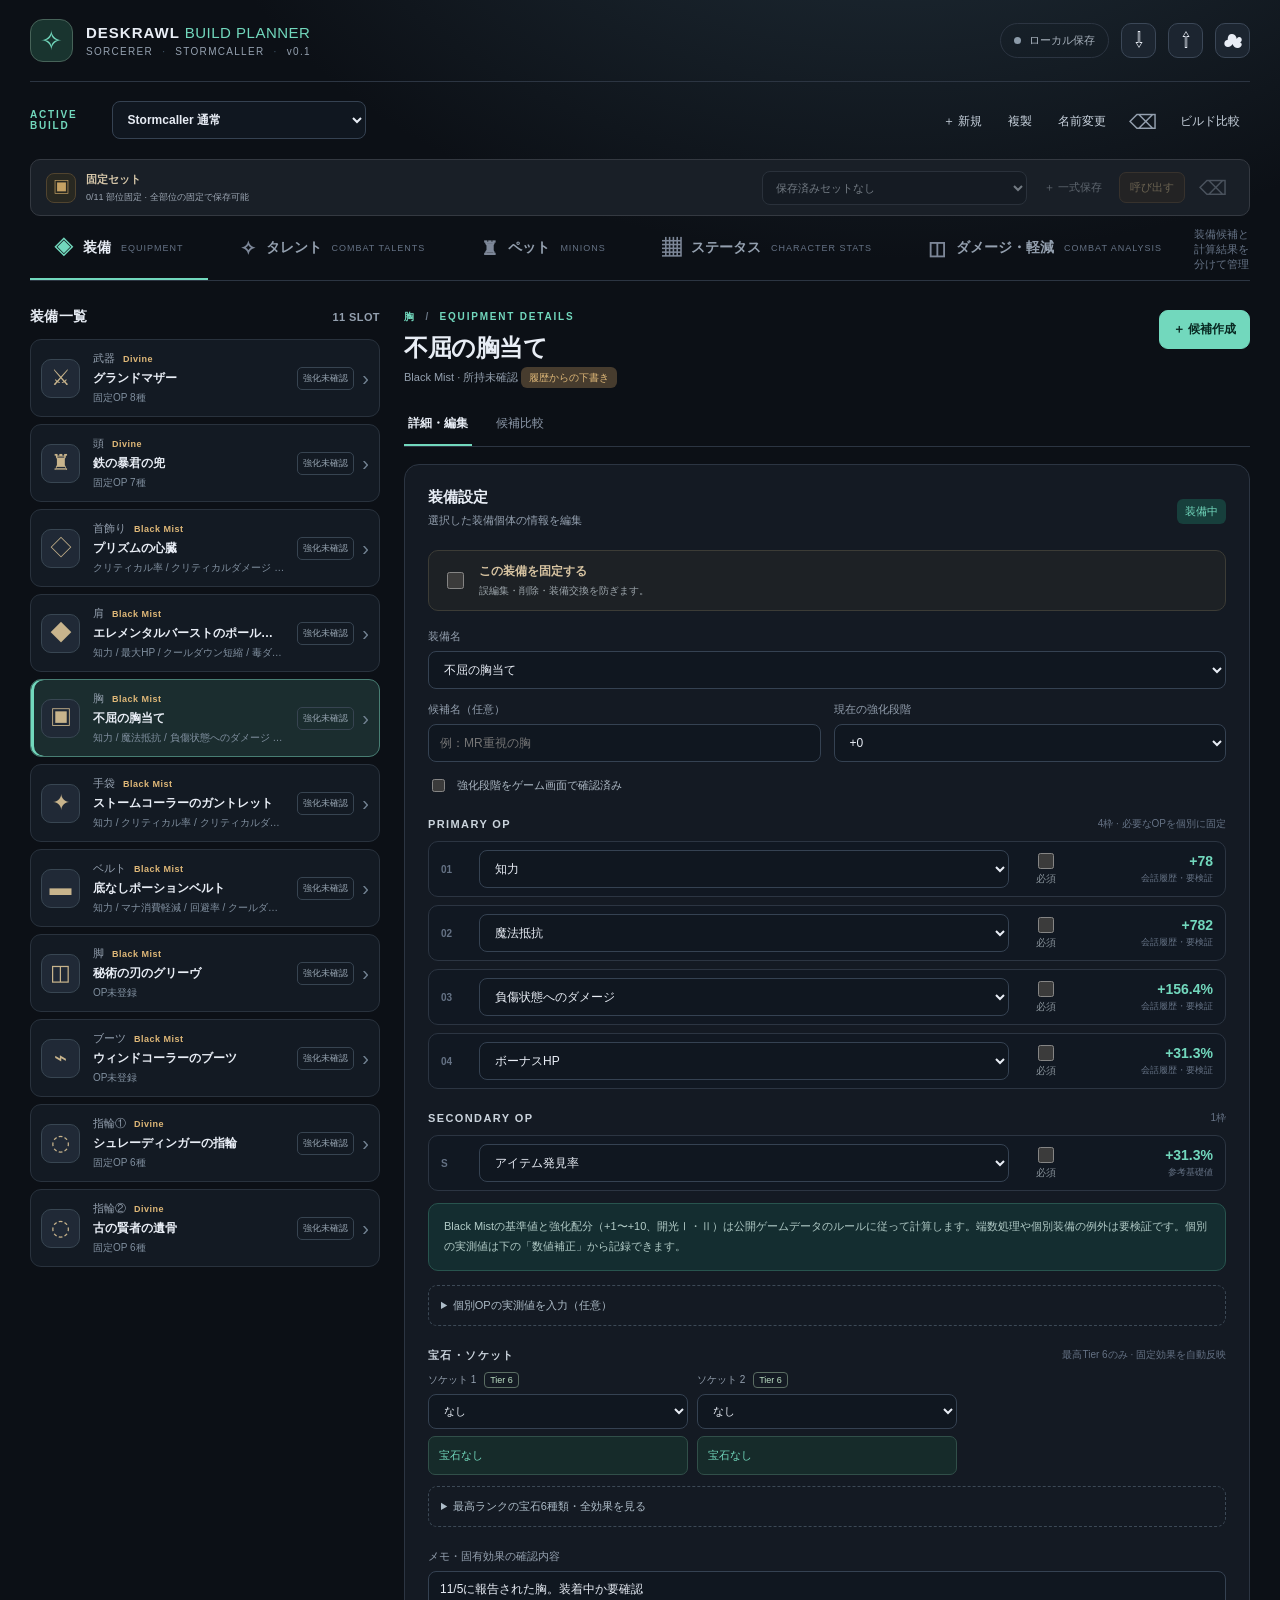
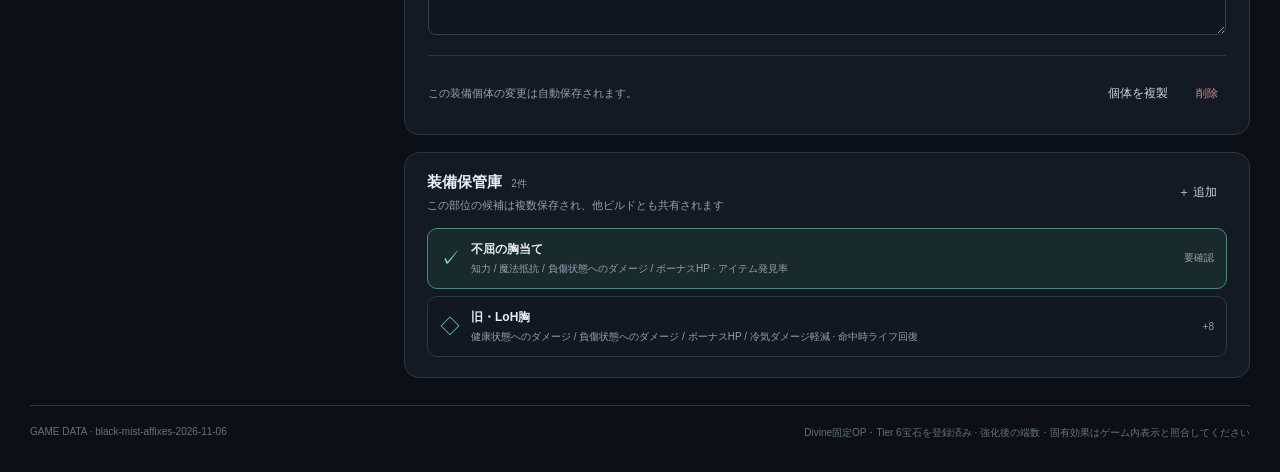
==== index.source.html @ b4130d83 "build: include Japanese display translations" ====
<!DOCTYPE html><html lang="ja"><head><meta charset="UTF-8"><meta name="viewport" content="width=device-width, initial-scale=1"><meta name="theme-color" content="#0c1016"><meta name="description" content="Deskrawl Stormcaller用の装備・ステータス・ビルド管理ツール"><title>Deskrawl Build Planner · Stormcaller</title><link rel="stylesheet" href="styles.css"></head><body><div id="app"></div><div id="toast" role="status" aria-live="polite"></div><script src="master.js"></script><script src="runes.js"></script><script src="pets.js"></script><script src="talents.js"></script><script src="calc.js"></script><script src="combat.js"></script><script src="cloud-config.js"></script><script src="pet-ui.js"></script><script src="talent-ui.js"></script><script src="combat-ui.js"></script><script src="stats-view.js"></script><script src="jp-display.js"></script><script src="app.js"></script></body></html>
---- styles.css ----
:root{color-scheme:dark;--bg:#0c1016;--panel:#141a23;--panel2:#1a222e;--line:#2c3542;--line2:#3b4757;--text:#e8edf5;--muted:#94a0af;--faint:#657285;--mint:#72d8bd;--mint-dark:#173f3c;--gold:#dfb878;--red:#f38d8d;--blue:#a4bbff;--radius:15px;font-family:Inter,-apple-system,BlinkMacSystemFont,"Segoe UI","Noto Sans JP",sans-serif;-webkit-font-smoothing:antialiased}*{box-sizing:border-box}html{min-height:100%}body{margin:0;background:radial-gradient(ellipse 75% 30% at 70% -10%,#22313c,transparent 75%),var(--bg);color:var(--text);font-size:14px}button,input,select,textarea{font:inherit}button{cursor:pointer}button:disabled{cursor:not-allowed;opacity:.45}button:focus-visible,input:focus-visible,select:focus-visible,textarea:focus-visible{outline:2px solid var(--mint);outline-offset:2px}a{color:var(--mint)}h1,h2,h3,h4,p{margin:0}h1{font-size:24px;letter-spacing:-.5px;font-weight:680}h2{font-size:15px;font-weight:680}h3{font-size:13px;font-weight:680}.small{font-size:11px}.muted{color:var(--muted)}.shell{max-width:1500px;margin:0 auto;padding:0 30px 32px}.topbar{height:82px;border-bottom:1px solid var(--line);display:flex;align-items:center;justify-content:space-between}.brand{display:flex;gap:13px;align-items:center}.brand-symbol{border:1px solid #476359;background:#19342f;color:var(--mint);font-size:27px;width:43px;height:43px;display:flex;align-items:center;justify-content:center;border-radius:13px}.brand-title{font-size:15px;font-weight:800;letter-spacing:1px}.brand-title span{color:var(--mint);letter-spacing:.5px;font-weight:500}.brand-sub{font-size:10px;letter-spacing:1.3px;color:var(--muted);margin-top:5px}.dot{color:#425769;margin:0 5px}.header-right{display:flex;align-items:center;gap:12px}.sync-status{display:inline-flex;align-items:center;gap:8px;font-size:11px;padding:9px 13px;border:1px solid var(--line);border-radius:99px;color:#a9b3be}.sync-status i{height:7px;width:7px;background:#8c9ba9;border-radius:50%}.sync-status.synced i{background:var(--mint)}.sync-status.saving i{background:var(--gold)}.sync-status.error i,.sync-status.conflict i{background:var(--red)}.icon-btn{min-width:35px;height:35px;border:1px solid var(--line2);background:#1c2530;color:var(--text);border-radius:10px;font-size:20px;display:inline-flex;align-items:center;justify-content:center}.icon-btn:hover,.text-btn:hover{background:#27323f}.icon-btn.subtle{border-color:transparent;background:none;color:var(--muted)}.profile-strip{padding:19px 0 20px;display:flex;gap:16px;align-items:flex-end;justify-content:space-between}.profile-control{display:flex;align-items:center;gap:14px}.field-legend,.eyebrow{font-size:10px;letter-spacing:1.8px;color:var(--mint);font-weight:700}.profile-select{font-weight:660;background:#1a222d;border:1px solid #3b4a57;padding:11px 37px 11px 14px;border-radius:10px;min-width:230px}.profile-buttons{display:flex;gap:6px;align-items:center;flex-wrap:wrap}.text-btn{background:transparent;border:0;border-radius:8px;padding:9px 10px;color:#c7d1dc;font-size:12px;white-space:nowrap}.mainnav{display:flex;align-items:center;gap:8px;border-bottom:1px solid var(--line);padding:0 0 0 0}.navbtn{border:0;background:none;color:var(--muted);font-weight:650;padding:17px 24px;border-bottom:2px solid transparent;display:flex;align-items:center;gap:10px}.navbtn span{font-size:19px;color:#7d8798}.navbtn small{color:var(--faint);font-size:9px;letter-spacing:1px;font-weight:500}.navbtn.active{border-bottom-color:var(--mint);color:var(--text)}.navbtn.active span{color:var(--mint)}.navhint{margin-left:auto;font-size:11px;color:var(--faint)}.workspace{padding-top:27px;min-height:60vh}.equipment-workspace{display:grid;grid-template-columns:minmax(286px,350px) minmax(0,1fr);gap:24px;align-items:start}.gear-rail{position:sticky;top:16px}.section-label{display:flex;align-items:center;justify-content:space-between;margin:0 0 13px;letter-spacing:.4px;font-weight:680}.gear-list{display:flex;flex-direction:column;gap:7px}.gear-slot{text-align:left;background:#131a23;border:1px solid #29323d;border-radius:11px;display:flex;align-items:center;gap:13px;width:100%;padding:11px 10px;color:var(--text);min-height:66px;transition:background .15s,border-color .15s}.gear-slot:hover{background:#1d2933}.gear-slot.selected{background:#1b2d2f;border-color:#487e73;box-shadow:inset 3px 0 var(--mint)}.slot-icon{height:39px;width:39px;border:1px solid #384652;background:#202936;display:flex;align-items:center;justify-content:center;border-radius:10px;color:#c8b48c;font-size:22px;flex:none}.slot-content{min-width:0;flex:1;display:flex;flex-direction:column;gap:4px}.slot-content small{color:var(--muted);font-size:11px}.slot-content small em{font-size:9px;font-weight:600;color:var(--gold);font-style:normal;margin-left:5px;letter-spacing:.5px}.slot-content strong{font-size:12px;white-space:nowrap;overflow:hidden;text-overflow:ellipsis}.slot-ops{font-size:10px;color:#8190a0;white-space:nowrap;overflow:hidden;text-overflow:ellipsis}.slot-right{display:flex;align-items:center;gap:8px}.level{font-size:9px;color:#99a7b4;border-radius:5px;border:1px solid #374451;padding:4px 5px;white-space:nowrap}.chev{color:#728292;font-size:20px}.detail-column{min-width:0;display:flex;flex-direction:column;gap:17px}.detail-top{display:flex;justify-content:space-between;align-items:flex-start;gap:12px;padding:2px 0 1px}.detail-top h1{margin:8px 0 6px}.detail-top p{font-size:11px;color:var(--muted)}.sep{color:#6a7685;margin:0 5px}.btn{background:var(--mint);border:1px solid var(--mint);border-radius:9px;padding:11px 16px;color:#092922;font-weight:750;font-size:12px;transition:filter .15s}.btn:hover{filter:brightness(1.08)}.btn.outline{background:transparent;border-color:#426a64;color:var(--mint)}.btn.wide{width:100%}.small-btn{padding:10px 13px;white-space:nowrap}.subnav{border-bottom:1px solid var(--line);display:flex;gap:20px}.subnav button{background:none;border:0;color:#8c98a9;padding:12px 4px;font-size:12px;border-bottom:2px solid transparent}.subnav button.active{border-color:var(--mint);color:var(--text);font-weight:700}.card{background:var(--panel);border:1px solid var(--line);border-radius:var(--radius);padding:23px}.card-heading{display:flex;justify-content:space-between;gap:12px;align-items:center;margin-bottom:22px}.card-heading h2 small{color:var(--muted);font-size:10px;margin-left:5px;font-weight:450}.card-heading span{font-size:11px;color:var(--muted);display:block;margin-top:6px}.tag{font-size:10px;padding:5px 8px;border-radius:6px;background:#27313b;color:#abb7c4;white-space:nowrap}.tag.green{color:var(--mint);background:var(--mint-dark)}.tag.amber{background:#473c2e;color:var(--gold)}.form-grid{display:grid;grid-template-columns:1fr 1fr;gap:13px;margin-bottom:10px}.field{display:flex;flex-direction:column;gap:7px;min-width:0;color:#b7c3d0;font-size:12px}.field>span{font-size:11px;color:var(--muted)}.field.span2{grid-column:span 2}.field input,.field select,.field textarea,.profile-select,.inline-select select,.gem-item select,.gem-item input,.affix-row select{width:100%;min-height:38px;background:#101720;border:1px solid #354252;border-radius:8px;padding:9px 11px;color:var(--text);font-size:12px}.field textarea{resize:vertical;min-height:64px}.checkbox-row{display:flex;align-items:center;gap:9px;margin:14px 0;color:#aebac6;font-size:11px}.checkbox-row input{accent-color:var(--mint)}.form-title{margin:22px 0 10px;display:flex;justify-content:space-between;align-items:center}.form-title b{font-size:11px;letter-spacing:1.4px;color:#cbd4dd}.form-title span{font-size:10px;color:var(--faint)}.affix-list{display:flex;flex-direction:column;gap:8px}.affix-row{border:1px solid var(--line);background:#111822;border-radius:10px;padding:8px 12px;display:grid;grid-template-columns:29px minmax(0,1fr) 160px;gap:9px;align-items:center}.affix-index{font-size:10px;color:var(--faint);font-weight:700}.affix-value{display:flex;align-items:flex-end;justify-content:center;flex-direction:column;gap:3px}.affix-value b{font-size:14px;color:var(--mint);font-variant-numeric:tabular-nums}.affix-value small{font-size:9px;color:var(--faint)}.notice{background:#242c37;border:1px solid #384453;border-radius:10px;padding:13px 15px;color:#b7c5d2;font-size:11px;line-height:1.8;margin-top:12px}.notice p{margin-top:4px}.notice.gentle{background:#142d30;border-color:#28544e;color:#b1cac6}.advanced{margin-top:14px;border:1px dashed #3c4956;border-radius:9px;padding:12px;color:#aebdc9;font-size:11px}.advanced summary{cursor:pointer}.override-fields{display:grid;grid-template-columns:1fr 1fr;gap:11px;margin-top:12px}.gem-row{display:grid;grid-template-columns:repeat(3,1fr);gap:9px}.gem-item{display:flex;flex-direction:column;gap:6px;font-size:10px;color:var(--muted)}.gem-item select,.gem-item input{font-size:11px;min-height:35px}.editor-bottom{display:flex;justify-content:space-between;align-items:center;gap:14px;padding-top:20px;border-top:1px solid var(--line);margin-top:20px;flex-wrap:wrap}.editor-bottom .actions{display:flex;align-items:center;gap:10px;flex-wrap:wrap}.danger-link{background:transparent;border:0;color:#d78d92;font-size:11px;padding:8px}.candidate-card{padding:20px 22px}.candidate-card .card-heading{margin-bottom:15px}.candidate-list{display:flex;flex-direction:column;gap:7px}.candidate{width:100%;text-align:left;display:flex;align-items:center;gap:11px;padding:12px;border:1px solid #2d3743;background:#111821;border-radius:10px;color:var(--text)}.candidate:hover{border-color:#48625c}.candidate.active{border-color:#4c887b;background:#192a2c}.cand-marker{color:var(--mint);font-size:20px}.candidate>span:nth-child(2){flex:1;min-width:0;display:flex;flex-direction:column;gap:4px}.candidate strong{font-size:12px}.candidate small{font-size:10px;color:var(--muted);white-space:nowrap;overflow:hidden;text-overflow:ellipsis}.candidate em{color:var(--muted);font-size:10px;font-style:normal}.comparison-controls{display:flex;align-items:center;gap:12px;flex-wrap:wrap}.segmented{display:flex;border:1px solid var(--line2);border-radius:9px;background:#0c141d;padding:3px;gap:3px}.segmented button{border:0;border-radius:6px;color:var(--muted);font-size:11px;background:none;padding:9px 13px}.segmented button.active{background:#263c3d;color:var(--mint)}.field.tiny{width:132px}.comparison-controls .field.tiny select{min-height:34px}.compare-columns{display:grid;grid-template-columns:1fr 27px 1fr;gap:8px;align-items:center;margin-top:20px}.compare-item{display:flex;flex-direction:column;gap:7px;padding:14px;border:1px solid var(--line);border-radius:10px;background:#101721;min-width:0}.compare-item small{color:var(--muted);font-size:10px}.compare-item b{font-size:12px;white-space:nowrap;overflow:hidden;text-overflow:ellipsis}.compare-item span{font-size:10px;color:var(--faint)}.compare-icon{text-align:center;color:var(--mint);font-size:20px}.table-heading{font-size:12px;margin:23px 0 10px;color:#d3e0e8}.data-table{border:1px solid var(--line);border-radius:10px;overflow:hidden}.data-row{display:flex;align-items:center;justify-content:space-between;padding:11px 14px;border-bottom:1px solid var(--line);gap:16px}.data-row:last-child{border-bottom:0}.data-row>div{display:flex;flex-direction:column;gap:4px}.data-row strong{font-size:11px}.data-row span{font-size:10px;color:var(--muted)}.data-row b{font-size:12px;white-space:nowrap;font-variant-numeric:tabular-nums}.positive{color:var(--mint)}.negative{color:var(--red)}.neutral{color:var(--muted)}.compare-card .wide{margin-top:18px}.empty{display:flex;flex-direction:column;align-items:center;text-align:center;gap:14px;padding:48px;color:var(--muted);border:1px solid var(--line);border-radius:15px;background:var(--panel)}.empty-icon{font-size:37px;color:var(--mint)}.footer{display:flex;justify-content:space-between;gap:10px;color:#647180;font-size:10px;border-top:1px solid var(--line);padding-top:20px;margin-top:27px}.stats-workspace{display:grid;grid-template-columns:minmax(0,1fr) minmax(285px,350px);gap:23px;align-items:start}.stats-main{min-width:0}.page-heading{margin:8px 0 20px}.page-heading h1{margin:8px 0 6px}.page-heading p{color:var(--muted);font-size:12px}.quickbar{border:1px solid var(--line);background:var(--panel);border-radius:11px;padding:12px 15px;display:flex;align-items:center;gap:16px;flex-wrap:wrap;margin-bottom:27px}.toggle{display:flex;align-items:center;gap:11px;cursor:pointer;color:#c9d2de;font-size:12px}.toggle input{position:absolute;opacity:0}.toggle-track{display:block;width:36px;height:20px;background:#384456;border-radius:99px;position:relative}.toggle-track:before{content:'';position:absolute;top:3px;left:3px;width:14px;height:14px;background:#8e9cac;border-radius:50%;transition:transform .15s}.toggle input:checked+.toggle-track{background:#327b6c}.toggle input:checked+.toggle-track:before{background:#d4f5e8;transform:translateX(16px)}.toggle strong{color:var(--mint);margin-left:5px}.inline-select{display:flex;align-items:center;gap:8px;color:var(--muted);font-size:11px;margin-left:auto}.inline-select select{width:154px;min-height:34px}.stat-tiles{display:grid;grid-template-columns:repeat(3,1fr);gap:11px}.stat-tile{min-width:0;text-align:left;display:flex;flex-direction:column;gap:10px;background:var(--panel);border:1px solid var(--line);border-radius:12px;padding:19px;color:var(--text)}.stat-tile.chosen,.stat-tile:hover{border-color:#41796f;background:#19282b}.stat-label{font-size:12px;color:#aab7c7}.stat-tile strong{font-size:26px;font-variant-numeric:tabular-nums;letter-spacing:-1px}.stat-hint{font-size:10px;color:var(--muted);min-height:16px}.progress{height:4px;background:#26333a;border-radius:100px;overflow:hidden}.progress i{display:block;background:var(--mint);height:100%;border-radius:100px}.inline-link{border:0;background:transparent;color:var(--mint);padding:0;text-decoration:underline;font-size:11px}.extra-space{margin-top:30px}.stat-group{margin-bottom:19px}.stat-group h3{font-size:11px;color:var(--muted);margin-bottom:9px;letter-spacing:.7px}.stat-rows{display:grid;grid-template-columns:1fr 1fr;gap:6px}.stat-row{border:1px solid var(--line);background:#151c25;border-radius:8px;padding:11px 12px;display:flex;align-items:center;gap:12px;min-width:0;text-align:left;color:var(--text)}.stat-row.chosen,.stat-row:hover{background:#1b2d30;border-color:#3c615a}.stat-row>span:first-child{font-size:11px;color:var(--muted);flex:1}.stat-row b{font-size:12px;font-weight:650}.stat-arrow{color:#697987}.stats-side{position:sticky;top:18px}.side-panel{border:1px solid var(--line);background:var(--panel);border-radius:14px;padding:21px}.side-title{display:flex;justify-content:space-between;align-items:center;gap:8px;margin-bottom:19px}.side-title small{font-size:9px;letter-spacing:1.5px;color:var(--mint)}.side-title h2{font-size:17px;margin-top:7px}.side-total{padding:17px;border-radius:10px;background:#18322f;border:1px solid #2d5f55;display:flex;gap:8px;flex-direction:column;margin-bottom:21px}.side-total span{font-size:11px;color:#a2c6ba}.side-total strong{font-size:29px;color:#c1f2dc;font-variant-numeric:tabular-nums}.side-total small{color:#8daea6;font-size:10px}.side-panel h3{margin-bottom:10px}.break-row{display:flex;align-items:center;justify-content:space-between;gap:8px;padding:11px 0;border-bottom:1px solid var(--line)}.break-row>div{display:flex;flex-direction:column;gap:5px}.break-row span{font-size:11px}.break-row small{font-size:10px;color:var(--faint)}.break-row strong{font-size:12px;color:var(--mint)}.mitigation{margin:17px 0;padding:14px;display:flex;flex-direction:column;gap:8px;border:1px solid var(--line);border-radius:10px}.mitigation span{font-size:11px}.mitigation strong{font-size:22px}.mitigation small{font-size:10px;color:var(--faint);line-height:1.6}.side-panel>.wide{margin-top:18px}.side-note{margin-top:18px;font-size:10px;color:var(--faint);line-height:1.8}.settings-panel .field{margin-bottom:15px}.helper{font-size:11px;color:var(--muted);line-height:1.8;margin:10px 0 18px}.setting-form{max-height:65vh;overflow:auto;padding-right:3px}.snapshot{margin-top:25px}.snapshot-row{border-top:1px solid var(--line);padding:13px 0;display:flex;flex-direction:column;gap:5px}.snapshot-row strong{font-size:11px}.snapshot-row span,.snapshot-row small{font-size:10px;color:var(--muted);line-height:1.6}.modal-backdrop{position:fixed;inset:0;background:rgba(5,9,14,.8);backdrop-filter:blur(6px);z-index:100;display:flex;justify-content:center;align-items:center;padding:20px}.modal-panel{background:#17212c;border:1px solid #445263;box-shadow:0 35px 100px #000b;border-radius:16px;padding:25px;max-height:min(85vh,900px);overflow:auto;width:min(650px,100%)}.modal-title{display:flex;align-items:center;justify-content:space-between;margin-bottom:19px}.modal-title h2{font-size:19px}.modal-panel .field{margin-bottom:14px}.modal-actions{display:flex;gap:10px;justify-content:flex-end;flex-wrap:wrap;margin-top:18px}.measure-grid{display:grid;grid-template-columns:repeat(2,1fr);gap:0 12px}#toast{pointer-events:none;position:fixed;bottom:24px;left:50%;transform:translate(-50%,15px);z-index:200;background:#d5f4e5;color:#13342d;font-size:12px;font-weight:680;border-radius:10px;padding:12px 20px;box-shadow:0 12px 35px #0007;opacity:0;transition:opacity .2s,transform .2s;max-width:90vw}#toast.show{opacity:1;transform:translate(-50%,0)}
@media(max-width:1050px){.shell{padding:0 17px 27px}.equipment-workspace{grid-template-columns:280px minmax(0,1fr);gap:16px}.stats-workspace{grid-template-columns:minmax(0,1fr) 290px;gap:15px}.affix-row{grid-template-columns:25px minmax(0,1fr) 115px}.gem-row{grid-template-columns:1fr 1fr}.stat-tile{padding:14px}.stat-tile strong{font-size:22px}.profile-control{gap:9px}.profile-buttons .text-btn{padding:7px}}
@media(max-width:760px){.topbar{height:71px}.brand-title{font-size:12px}.brand-sub{font-size:8px}.brand-symbol{width:34px;height:34px;font-size:22px}.header-right{gap:5px}.sync-status{font-size:0;padding:9px 10px}.sync-status i{width:8px;height:8px}.profile-strip{align-items:stretch;flex-direction:column;padding:15px 0}.profile-control{justify-content:space-between}.profile-select{flex:1;min-width:0}.profile-buttons{justify-content:space-between}.navbtn{padding:13px 10px;font-size:12px}.navbtn small,.navhint{display:none}.workspace{padding-top:18px}.equipment-workspace{display:flex;flex-direction:column}.gear-rail{width:100%;position:static}.gear-list{display:grid;grid-template-columns:1fr 1fr;gap:7px}.gear-slot{min-height:72px;padding:9px;gap:8px}.slot-icon{width:30px;height:30px;font-size:17px}.slot-content strong{font-size:10px}.slot-content small,.slot-ops{font-size:9px}.slot-right{display:none}.detail-column{width:100%}.detail-top h1{font-size:20px}.card{padding:15px}.stats-workspace{display:flex;flex-direction:column}.stats-main{width:100%}.stats-side{position:static;width:100%}.stat-tiles{grid-template-columns:repeat(2,1fr)}.stat-rows{grid-template-columns:1fr 1fr}.quickbar{gap:10px}.inline-select{margin-left:0}.inline-select select{width:130px}.footer{flex-direction:column}.advanced .override-fields{grid-template-columns:1fr}}
@media(max-width:460px){.gear-list{grid-template-columns:1fr 1fr}.gear-slot{min-height:70px}.slot-icon{display:none}.profile-buttons{gap:2px}.profile-buttons .text-btn{font-size:10px;padding:8px 5px}.form-grid{grid-template-columns:1fr}.field.span2{grid-column:auto}.affix-row{grid-template-columns:20px minmax(0,1fr) 84px;gap:5px;padding:8px}.affix-value b{font-size:12px}.affix-value small{font-size:8px}.gem-row{grid-template-columns:1fr 1fr}.card-heading{align-items:flex-start}.detail-top{flex-wrap:wrap}.stat-tiles{gap:7px}.stat-tile{padding:12px}.stat-tile strong{font-size:20px}.stat-row{padding:9px}.stat-row>span:first-child{font-size:10px}.compare-item{padding:9px}.compare-item b{font-size:11px}.modal-panel{padding:17px}.measure-grid{gap:0 8px}}
.divine-row .divine-label{font-weight:570;align-self:center;font-size:13px;min-width:0}.divine-powers{margin-top:10px}.divine-row .affix-index{color:var(--gold)}
/* Tier 6 gem controls */
.gem-item{min-width:0;gap:7px}
.gem-item>select{width:100%;min-width:0}
.gem-tier{border:1px solid #5b6d63;color:#bde0c4;border-radius:4px;padding:2px 5px;font-size:9px;margin-left:5px}
.gem-effect{min-height:39px;display:flex;align-items:center;justify-content:space-between;gap:8px;border-radius:7px;border:1px solid #314f49;background:#162b2a;color:var(--mint);padding:9px 10px;font-size:11px}
.gem-effect strong{font-size:13px;font-variant-numeric:tabular-nums;white-space:nowrap}
.gem-effect span{color:#adc6bf;text-align:right;font-size:11px}
.gem-warning{color:var(--red);background:#342323;border-color:#714747}
.gem-legacy{font-size:10px;line-height:1.5;color:var(--gold)}
.gem-reference{margin:11px 0 22px}
.gem-reference .small{margin-top:10px}
.gem-table-scroll{overflow:auto;margin-top:12px}
.gem-table{width:100%;border-collapse:collapse;font-size:11px;min-width:490px}
.gem-table th,.gem-table td{border-bottom:1px solid var(--line);padding:10px 7px;text-align:left;vertical-align:middle}
.gem-table thead th{color:var(--muted);font-size:10px}
.gem-table tbody th{white-space:nowrap;color:var(--text)}
.gem-table td{color:#bac8d6}
@media(max-width:760px){.gem-table{min-width:530px}}

/* Equipment-level edit lock: restrained amber focus only on the equipment icon. */
.gear-slot.is-locked .slot-icon{color:#ddc184;border-color:rgba(204,165,82,.56);background:linear-gradient(145deg,#352e24,#262c31);box-shadow:0 0 11px rgba(218,171,83,.13),inset 0 0 0 1px rgba(233,183,86,.08);text-shadow:0 0 8px rgba(239,198,107,.27)}
.lock-indicator{font-size:9px;color:#c6a66b;border:1px solid #695638;border-radius:5px;padding:3px 5px;white-space:nowrap}
.equipment-lock-toggle{display:flex;align-items:center;gap:12px;padding:12px 14px;margin:6px 0 18px;background:rgba(172,140,79,.055);border:1px solid #3c3c36;border-radius:10px;cursor:pointer}
.equipment-lock-toggle:has(input:checked){border-color:#76603b;background:rgba(169,131,63,.085)}
.equipment-lock-toggle input{accent-color:#c59c4e;width:17px;height:17px;flex:none;cursor:pointer}
.equipment-lock-toggle>span{display:flex;flex-direction:column;gap:4px}
.equipment-lock-toggle strong{font-size:12px;color:#d6c3a1}
.equipment-lock-toggle small{font-size:10px;color:#9ca5ab;line-height:1.4}
.equipment-fields{border:0;padding:0;margin:0;min-width:0}
.equipment-fields:disabled .field input,.equipment-fields:disabled .field select,.equipment-fields:disabled .field textarea,.equipment-fields:disabled .affix-row select,.equipment-fields:disabled .gem-item select{opacity:.59;cursor:not-allowed}
.equipment-fields:disabled .checkbox-row{opacity:.59}
.editor button:disabled,.compare-card button:disabled{opacity:.44;cursor:not-allowed;filter:none}
.locked-candidate{color:#c5a365}.candidate-lock-label{font-size:9px;font-weight:500;color:#c5a365;margin-left:7px}

/* Fully locked equipment set snapshots: unobtrusive library beneath active build. */
.saved-set-strip{display:flex;align-items:center;gap:16px;justify-content:space-between;margin:0 0 2px;padding:10px 15px;background:#191f27;border:1px solid #343941;border-radius:10px}
.saved-set-label{display:flex;align-items:center;gap:10px;min-width:140px}
.saved-set-symbol{font-size:17px;color:#c6a264;background:#282821;width:30px;height:30px;border:1px solid #51442f;border-radius:8px;display:flex;align-items:center;justify-content:center}
.saved-set-label>div{display:flex;flex-direction:column;gap:4px}.saved-set-label b{font-size:11px;color:#d5c6a9}.saved-set-label small{font-size:9px;color:#9ca6b3;white-space:nowrap}
.saved-set-controls{display:flex;align-items:center;gap:7px;min-width:0}
.saved-set-controls select{min-height:34px;width:min(265px,31vw);min-width:120px;background:#111820;border:1px solid #3d4752;border-radius:8px;color:#d8e2eb;padding:6px 9px;font-size:11px}
.saved-set-controls select:disabled{opacity:.47}.saved-set-controls .text-btn{white-space:nowrap;padding:7px 10px;font-size:11px}
.saved-set-controls button:disabled{opacity:.4;cursor:not-allowed}
.saved-set-load{color:#e4c78f!important;border:1px solid #655037!important;background:#332a21!important;border-radius:7px}
.saved-set-delete{min-width:33px}
@media(max-width:760px){.saved-set-strip{flex-direction:column;align-items:stretch;gap:10px}.saved-set-label{min-width:0}.saved-set-controls{width:100%;flex-wrap:wrap}.saved-set-controls select{flex:1;width:160px}.saved-set-controls .text-btn{padding:8px 10px}}
@media(max-width:460px){.saved-set-controls select{width:100%;flex-basis:100%;min-width:0}.saved-set-controls .text-btn{flex:1}.saved-set-label small{white-space:normal}}

/* Per-OP required markers: gold chips distinguish essential affixes from full gear locks. */
.affix-row.affix-lockable{grid-template-columns:29px minmax(0,1fr) 56px 130px}
.affix-row.op-is-locked{border-color:rgba(196,158,85,.55);background:#201e1d}
.affix-row.op-is-locked .affix-index{color:#d5ad64}
.affix-row.op-is-locked select:disabled{opacity:.78;color:#dfc69d;border-color:#69573b;cursor:not-allowed}
.op-lock-toggle{display:flex;justify-content:center;align-items:center;flex-direction:column;gap:3px;cursor:pointer;font-size:10px;color:#89939b;user-select:none}
.op-lock-toggle input{accent-color:#c6a061;width:16px;height:16px;margin:0;cursor:pointer}
.op-lock-toggle:has(input:checked){color:#dbb97d;font-weight:700}
.op-lock-toggle:has(input:disabled){opacity:.38;cursor:not-allowed}
.slot-required{font-size:9px!important;color:#c8a96e!important;font-weight:650}
.candidate-required-label{font-size:9px;color:#d0ac75;font-weight:600;margin-left:5px}
@media(max-width:1050px){.affix-row.affix-lockable{grid-template-columns:24px minmax(0,1fr) 52px 104px}}
@media(max-width:460px){.affix-row.affix-lockable{grid-template-columns:18px minmax(0,1fr) 44px 72px;gap:5px;padding:8px 6px}.affix-row.affix-lockable select{padding:6px 3px;font-size:10px}.affix-row.affix-lockable .affix-value small{display:none}.op-lock-toggle{font-size:9px}}

/* Paragon: compact four-category point allocation without obscuring totals. */
.paragon-heading{margin:19px 0 10px;border-top:1px solid var(--line);padding-top:15px}
.paragon-group{display:grid;grid-template-columns:1fr;gap:7px}
.settings-panel .paragon-entry{margin:0;padding:9px 10px;border:1px solid var(--line);border-radius:9px;background:#111922;display:grid;grid-template-columns:minmax(0,1fr) 76px;gap:6px 9px;align-items:center}
.paragon-entry>span{font-size:11px;color:#ccd6e0}
.paragon-limit{display:block;font-size:9px;color:var(--faint);margin-top:4px}
.paragon-entry input{width:76px;min-height:35px;text-align:center;padding:5px 8px;font-variant-numeric:tabular-nums}
.paragon-effect{grid-column:1 / -1;font-size:10px;color:var(--mint);font-variant-numeric:tabular-nums}

/* Deskrawl minion builder */
.pet-layout{display:grid;grid-template-columns:minmax(0,1fr) minmax(270px,350px);gap:23px;align-items:start}
.pet-main{min-width:0;display:grid;gap:16px}
.pet-card .field{margin:12px 0}
.pet-subhead{color:#becbd6;font-size:12px;margin:19px 0 10px}
.pet-level{max-width:210px}
.pet-passive-list{display:grid;gap:8px}
.pet-passive{background:#111a24;border:1px solid #354151;border-radius:10px;padding:12px;display:grid;grid-template-columns:minmax(0,1fr) 88px 84px;gap:10px;align-items:center}
.pet-passive div{min-width:0}
.pet-passive strong{display:block;font-size:12px}
.pet-passive small{display:block;color:#93a8b9;font-size:10px;margin-top:5px}
.pet-passive select{min-width:0;background:#101720;border:1px solid #354252;color:#e8edf5;border-radius:7px;padding:8px}
.pet-valid{color:#75d7bf;font-size:10px}
.pet-invalid{color:#e1ad74;font-size:10px}
.pet-action{padding:12px 14px;background:#111b25;border:1px solid #33414e;border-radius:9px;margin-bottom:7px}
.pet-action b{font-size:12px}
.pet-action small{display:block;color:#9baabb;font-size:11px;line-height:1.7;margin-top:4px}
.pet-gear-rows{display:flex;flex-direction:column;gap:10px;margin-top:14px}
.pet-gear-row{display:grid;grid-template-columns:minmax(0,1.4fr) minmax(0,1fr) 80px;align-items:end;gap:10px;border:1px solid #354151;background:#111a24;border-radius:9px;padding:12px}
.pet-gear-row .field{margin:0}
.pet-gear-value{color:#75d7bf;font-size:11px;text-align:right;padding-bottom:11px}
.pet-side{position:sticky;top:18px}
.pet-side .data-row{padding:13px 2px}
.pet-side .data-row span{white-space:normal;line-height:1.5}
@media(max-width:1000px){.pet-layout{grid-template-columns:1fr}.pet-side{position:static}}
@media(max-width:540px){.pet-passive{grid-template-columns:minmax(0,1fr) 80px}.pet-passive>span{grid-column:1 / -1}.pet-gear-row{grid-template-columns:1fr 1fr}.pet-gear-value{grid-column:1 / -1;text-align:left;padding:0}}


/* Combat: separate multiplier groups from additive conditional components. */
.combat-workspace{display:flex;flex-direction:column;gap:23px}
.combat-disclaimer{margin-top:0;line-height:1.8}
.combat-section{display:flex;flex-direction:column;gap:14px}
.combat-section>.section-label{margin:11px 0 0;font-size:13px}
.combat-input-card{border:1px solid var(--line);background:var(--panel);border-radius:13px;padding:20px}
.combat-input-card h3{font-size:13px;margin-bottom:15px}
.combat-fields{display:grid;grid-template-columns:repeat(3,minmax(0,1fr));gap:12px 15px}
.combat-fields .field{min-width:0}
.combat-fields .field>small{font-size:10px;color:var(--faint);line-height:1.5}
.combat-form-title{font-size:11px;font-weight:700;color:#b6c7d4;margin:18px 0 9px}
.combat-checks{display:flex;flex-wrap:wrap;gap:8px}
.combat-check{display:inline-flex;align-items:center;gap:7px;cursor:pointer;border:1px solid var(--line2);background:#101923;color:#c7d2de;padding:9px 11px;border-radius:9px;font-size:11px}
.combat-check input{accent-color:var(--mint)}
.combat-advanced{margin-top:17px;border-top:1px solid var(--line);padding-top:13px}
.combat-advanced summary{cursor:pointer;color:var(--muted);font-size:11px}
.combat-advanced>.combat-fields{margin-top:15px}
.combat-metrics{display:grid;grid-template-columns:repeat(4,minmax(0,1fr));gap:10px}
.combat-metric{padding:17px 18px;border-radius:11px;background:var(--panel);border:1px solid var(--line);display:flex;flex-direction:column;gap:7px;min-width:0}
.combat-metric small{font-size:10px;color:var(--muted)}
.combat-metric strong{font-size:24px;font-weight:750;color:#e6f5ed;letter-spacing:-.6px;overflow-wrap:anywhere;font-variant-numeric:tabular-nums}
.combat-metric span{font-size:10px;color:var(--faint);line-height:1.5}
.combat-columns{display:grid;grid-template-columns:1fr 1fr;gap:15px;align-items:start}
.combat-card{min-width:0}
.combat-card .card-heading{margin-bottom:16px}
.combat-card .card-heading span{line-height:1.6}
.combat-layer-list{display:flex;flex-direction:column;gap:9px}
.combat-layer{padding:12px 14px;background:#111923;border:1px solid var(--line);border-radius:9px}
.combat-layer-top,.combat-layer-sub{display:flex;justify-content:space-between;align-items:center;gap:12px}
.combat-layer-top strong{font-size:12px}
.combat-layer-values{display:flex;align-items:baseline;gap:10px;flex-wrap:wrap;justify-content:flex-end}
.combat-layer-values b{font-size:17px;color:var(--mint);font-variant-numeric:tabular-nums}
.combat-layer-values em{font-style:normal;color:var(--muted);font-size:11px;font-variant-numeric:tabular-nums}
.combat-bar{height:5px;background:#25313c;border-radius:10px;overflow:hidden;margin-top:10px}
.combat-bar i{display:block;height:100%;background:var(--mint);border-radius:10px}
.combat-layer-sub{margin-top:8px;color:var(--faint);font-size:10px}
.combat-layer-sub b{font-size:11px;color:#b6d7d0}
.combat-layer-details{margin-top:9px;border-top:1px dashed var(--line);padding-top:8px;color:var(--muted)}
.combat-layer-details summary{cursor:pointer;font-size:10px}
.combat-source{display:flex;justify-content:space-between;gap:10px;font-size:10px;padding:8px 0;border-bottom:1px solid #25323c}
.combat-source b{color:#b4dcd3;white-space:nowrap}
.combat-inline-formula{border:1px solid #326057;background:#142b2d;border-radius:9px;padding:12px;font-size:12px;font-weight:650;color:#c4e7dc}
.combat-conditions{margin-top:14px}
.combat-condition{display:flex;justify-content:space-between;gap:12px;padding:11px 2px;border-bottom:1px solid var(--line);font-size:11px}
.combat-condition.on b{color:var(--mint)}
.combat-condition.off{color:var(--faint)}
.combat-detail-line{display:flex;align-items:center;justify-content:space-between;gap:10px;padding:11px 0;border-bottom:1px solid var(--line);font-size:11px;color:var(--muted)}
.combat-detail-line b{color:var(--text);font-variant-numeric:tabular-nums;text-align:right}
.combat-trace{margin-top:14px;border-top:1px solid var(--line);padding-top:11px}
.combat-trace summary{cursor:pointer;font-size:11px;color:var(--mint)}
.combat-trace p{font-size:10px;line-height:1.8;color:var(--muted);margin:13px 0}
.combat-trace-list>div{display:grid;grid-template-columns:minmax(0,1.4fr) minmax(65px,.6fr) minmax(70px,.5fr);gap:9px;padding:9px 0;border-bottom:1px solid var(--line);font-size:10px}
.combat-trace-list small{color:var(--muted)}
.combat-trace-list b{text-align:right;font-variant-numeric:tabular-nums}
.combat-defense-grid{display:grid;grid-template-columns:repeat(3,minmax(0,1fr));gap:9px}
.combat-defense-cell{text-align:left;background:#101923;border:1px solid var(--line);border-radius:10px;padding:14px;color:var(--text);display:flex;flex-direction:column;gap:5px}
.combat-defense-cell:hover{border-color:#4a6b62}
.combat-defense-cell.selected{background:#1a302e;border-color:#509a83}
.combat-defense-cell>span{color:var(--muted);font-size:11px}
.combat-defense-cell>strong{font-size:22px;font-variant-numeric:tabular-nums}
.combat-defense-cell>small{color:var(--faint);font-size:10px}
.combat-defense-cell .combat-bar{width:100%;margin-top:4px}
.combat-d-table{display:flex;flex-direction:column;gap:0}
.combat-d-line{display:flex;justify-content:space-between;gap:12px;padding:13px 0;border-bottom:1px solid var(--line)}
.combat-d-line>div:first-child,.combat-d-line-right{display:flex;flex-direction:column;gap:5px}
.combat-d-line strong{font-size:12px}
.combat-d-line small,.combat-d-line-right span{color:var(--faint);font-size:10px}
.combat-d-line-right{text-align:right}
.combat-d-line-right b{font-size:16px;color:var(--mint);font-variant-numeric:tabular-nums}
.combat-formula{padding:14px 16px;border-radius:9px;border:1px solid var(--line);background:#101923}
.combat-formula p{font-size:12px;line-height:1.9;color:#c7d4df;margin-bottom:12px}
.combat-formula p:last-child{margin-bottom:0}
.combat-sources{display:flex;gap:20px;flex-wrap:wrap;padding:0 0 10px;font-size:11px}
@media(max-width:950px){.combat-columns{grid-template-columns:1fr}.combat-metrics{grid-template-columns:repeat(2,minmax(0,1fr))}}
@media(max-width:650px){.combat-fields{grid-template-columns:repeat(2,minmax(0,1fr))}.combat-defense-grid{grid-template-columns:repeat(2,minmax(0,1fr))}.combat-input-card{padding:15px}.combat-metric{padding:13px}.combat-metric strong{font-size:20px}.combat-card{padding:17px}.mainnav .navbtn{padding-left:9px;padding-right:9px;font-size:11px}.mainnav .navbtn small{display:none}}
@media(max-width:430px){.combat-fields{grid-template-columns:1fr}.combat-metric strong{font-size:18px}.combat-check{padding:7px 8px}}


/* Sorcerer 70pt talent board. The tree deliberately scrolls rather than shrinking
   the nodes below a usable touch target on narrow/mobile displays. */
.talent-workspace{display:flex;flex-direction:column;gap:18px}
.talent-top{display:flex;align-items:flex-end;justify-content:space-between;gap:16px}
.talent-top h1{margin:8px 0 6px}
.talent-top p{font-size:11px;color:var(--muted);line-height:1.7;max-width:680px}
.talent-points-card{flex:0 0 220px;padding:14px 17px;border:1px solid #4d665c;background:linear-gradient(130deg,#1b3333,#132228);border-radius:12px;display:flex;flex-direction:column;gap:4px}
.talent-points-card small{color:#a0c6b6;font-size:10px}
.talent-points-card>strong{font-size:29px;letter-spacing:-.8px;font-variant-numeric:tabular-nums;color:#e0f9ec}
.talent-points-card>strong span{font-size:14px;color:#8ea69d}
.talent-points-card>span{color:#8ea69d;font-size:10px}
.talent-point-track{height:6px;background:#314a46;border-radius:99px;overflow:hidden;margin:5px 0}
.talent-point-track i{display:block;height:100%;background:linear-gradient(90deg,#72d8bd,#c5f8d9);border-radius:99px}
.talent-toolbar{background:#121a24;border:1px solid var(--line);padding:13px 15px;border-radius:10px;display:flex;align-items:center;justify-content:space-between;gap:12px}
.talent-toolbar>div{display:flex;flex-wrap:wrap;gap:8px;align-items:center}
.talent-toolbar b{font-size:11px;color:#cbd9dd}
.talent-toolbar span{font-size:10px;color:var(--muted)}
.talent-legacy{margin-top:0}
.talent-legacy p{margin:6px 0}
.talent-legacy>small{display:block;margin:10px 0 0;font-size:10px;color:#b8c8bf}
.talent-migrate-actions{display:flex;flex-wrap:wrap;gap:9px;margin:11px 0}
.talent-layout{display:grid;grid-template-columns:minmax(0,1fr) minmax(275px,310px);gap:17px;align-items:start}
.talent-tree-scroll{border:1px solid #32404d;border-radius:14px;background:radial-gradient(ellipse at 50% 0%,#202d37 0%,#101721 68%);overflow-x:auto;scrollbar-color:#405559 #131d26;scrollbar-width:thin;padding:15px 11px}
.talent-tree{min-width:660px;display:flex;flex-direction:column;gap:11px}
.talent-tier{border-bottom:1px solid #2e3a45;padding:3px 5px 15px;position:relative}
.talent-tier:last-child{border-bottom:0}
.talent-tier>header{display:flex;justify-content:space-between;align-items:center;gap:8px;margin:0 0 9px}
.talent-tier-heading{display:flex;align-items:center;gap:10px}
.talent-tier-heading b{background:#2c3945;border:1px solid #476071;border-radius:7px;padding:5px 8px;font-size:11px;color:#e3ecf2;min-width:40px;text-align:center}
.talent-tier-heading span{color:#bcc8d4;font-size:10px}
.talent-tier>header small{font-size:10px;color:#82929e}
.talent-tier.is-locked{opacity:.55}
.talent-tier.is-locked:hover{opacity:.86}
.talent-tier-items{display:grid;grid-template-columns:repeat(5,minmax(0,1fr));gap:10px}
.talent-tier-items.is-cap{grid-template-columns:repeat(4,minmax(0,1fr))}
.talent-node{min-width:0;display:flex;flex-direction:column;gap:4px;--element:#8798ad;--elementBg:#202a35;--elementBorder:#455464}
.talent-node.arcane{--element:#bd9cfc;--elementBg:#272036;--elementBorder:#584578}
.talent-node.fire{--element:#f0ab76;--elementBg:#332822;--elementBorder:#77503e}
.talent-node.cold{--element:#9bdaf5;--elementBg:#1b303e;--elementBorder:#46768b}
.talent-node.lightning{--element:#e4d27d;--elementBg:#303124;--elementBorder:#797246}
.talent-tile{width:100%;min-height:125px;border:1px solid var(--elementBorder);background:linear-gradient(155deg,var(--elementBg),#151e28);border-radius:9px;color:var(--text);padding:10px 7px 7px;display:flex;flex-direction:column;align-items:center;text-align:center;gap:5px;position:relative}
.talent-tile:hover{filter:brightness(1.18)}
.talent-node.picked .talent-tile{border-color:var(--element);box-shadow:inset 0 0 18px #0004,0 0 10px #0005}
.talent-node.focused .talent-tile{outline:2px solid var(--mint);outline-offset:2px}
.talent-capstone .talent-tile{background:linear-gradient(140deg,#342d21,var(--elementBg) 65%,#18232c);border-width:2px}
.talent-node.locked .talent-tile{filter:saturate(.45)}
.talent-symbol{font-size:26px;line-height:1;color:var(--element);text-shadow:0 0 16px currentColor}
.talent-name{font-size:10px;line-height:1.35;font-weight:650;flex:1;display:flex;align-items:center;justify-content:center;overflow-wrap:anywhere}
.talent-rank{font-size:11px;font-weight:700;letter-spacing:.6px;color:var(--element);font-variant-numeric:tabular-nums}
.talent-gauge{height:3px;border-radius:2px;background:#293846;width:100%;overflow:hidden}
.talent-gauge i{display:block;height:100%;background:var(--element)}
.talent-cap-mark{position:absolute;top:5px;right:5px;font-size:6px;letter-spacing:.7px;color:#efc885}
.talent-locked-mark{position:absolute;top:4px;left:5px;font-size:11px}
.talent-node-actions{display:grid;grid-template-columns:29px minmax(0,1fr) 29px;gap:4px;align-items:center;min-height:28px}
.talent-node-actions button{width:29px;height:27px;background:#25313d;border:1px solid #445564;border-radius:6px;color:#d5e3eb;font-size:16px;line-height:1}
.talent-node-actions button:not(:disabled):hover{background:#31584e;color:var(--mint)}
.talent-node-actions button:disabled{opacity:.29;cursor:not-allowed}
.talent-node-actions span{text-align:center;color:var(--faint);font-size:9px;white-space:nowrap;overflow:hidden;text-overflow:ellipsis}
.talent-tree-footnote{font-size:10px;color:#8598a8;padding:2px 5px 7px}
.talent-side{position:sticky;top:12px}
.talent-detail-panel{background:#151e2a;border:1px solid #394655;border-radius:13px;padding:18px;display:flex;flex-direction:column;gap:14px}
.talent-detail-identity{display:flex;gap:12px;align-items:center}
.talent-detail-symbol{width:54px;height:54px;border:1px solid #526273;border-radius:12px;background:#223040;display:flex;align-items:center;justify-content:center;font-size:34px;flex:none}
.talent-detail-identity.arcane .talent-detail-symbol{color:#c3a9ff}
.talent-detail-identity.fire .talent-detail-symbol{color:#f3b079}
.talent-detail-identity.cold .talent-detail-symbol{color:#a3e0ff}
.talent-detail-identity.lightning .talent-detail-symbol{color:#e9df9a}
.talent-detail-identity h2{font-size:15px;line-height:1.4;margin:5px 0}
.talent-detail-rank{color:var(--mint);font-size:12px;font-variant-numeric:tabular-nums}
.talent-description{font-size:12px;line-height:1.7;color:#c0cdd7}
.talent-detail-stat{border:1px solid #31414d;background:#101923;border-radius:8px;padding:11px;display:flex;flex-direction:column;gap:6px}
.talent-detail-stat small{font-size:10px;color:var(--muted)}
.talent-detail-stat strong{font-size:12px;font-weight:650;line-height:1.5;color:#e0edf0}
.talent-detail-buttons{display:flex;flex-direction:column;gap:8px}
.talent-cost-line,.talent-lock-message{font-size:10px;line-height:1.5;color:#ccad7a}
.talent-side-help{padding:15px;margin-top:12px;border:1px dashed #364956;border-radius:10px;font-size:10px;color:var(--muted);line-height:1.8}
.talent-side-help b{color:#cedde2;font-size:11px}
.talent-side-help p{margin-top:7px}
.talent-summary{padding:20px}
.talent-summary-stats{display:grid;grid-template-columns:repeat(3,minmax(0,1fr));gap:8px}
.talent-summary-stat{padding:12px;border:1px solid var(--line);border-radius:9px;background:#101923;display:flex;flex-direction:column;gap:5px}
.talent-summary-stat>span{color:var(--muted);font-size:10px}
.talent-summary-stat b{color:var(--mint);font-size:16px;font-variant-numeric:tabular-nums}
.talent-summary-stat small{color:var(--faint);font-size:9px;line-height:1.5}
.talent-summary-special{margin-top:17px;border-top:1px solid var(--line);padding-top:13px;font-size:11px;color:#bfced6;line-height:1.8}
.talent-summary-special p{margin-top:8px;font-size:10px}
.talent-reference{font-size:11px;margin-bottom:11px}
@media(max-width:1080px){.talent-layout{grid-template-columns:minmax(0,1fr) 255px}.talent-detail-panel{padding:14px}}
@media(max-width:810px){.talent-layout{grid-template-columns:minmax(0,1fr)}.talent-side{position:static}.talent-top{flex-wrap:wrap}.talent-points-card{flex-basis:100%;max-width:370px}.talent-summary-stats{grid-template-columns:repeat(2,minmax(0,1fr))}}
@media(max-width:500px){.talent-tree-scroll{padding:11px 7px}.talent-toolbar{flex-direction:column;align-items:stretch}.talent-summary-stats{grid-template-columns:1fr}.talent-points-card{max-width:none}.talent-top h1{font-size:20px}}

.talent-aura-label{display:inline-flex;align-items:center;gap:7px;color:#b6d8c8;font-size:11px;white-space:nowrap}.talent-aura-label input{accent-color:var(--mint)}.talent-toolbar-actions{display:flex;gap:7px;flex-wrap:wrap}.talent-toolbar-actions .btn{padding:9px 11px}.mainnav{overflow-x:auto;scrollbar-width:thin;scrollbar-color:#42575a transparent}.mainnav .navbtn{flex-shrink:0}@media(max-width:780px){.mainnav .navhint{display:none}}

/* Healthy + Injured can overlap via equipped Schrodinger's Ring. */
.combat-check.combat-forced{border-color:#537b76;background:#19312f;color:#ddf2ec;opacity:1}
.combat-check.combat-forced input{opacity:1;cursor:default}
.combat-ring-notice,.combat-ring-note{margin:10px 0 0;font-size:11px;line-height:1.75;color:var(--muted)}
.combat-ring-notice{color:#c6e7da}
.combat-ring-notice strong{color:#abf1da}

/* Equipped legendary/divine powers: activation controls + attribution. */
.combat-unique-controls{display:flex;align-items:center;gap:10px;flex-wrap:wrap}
.combat-unique-controls .field{min-width:215px;max-width:360px;flex:1}
.combat-unique-controls .combat-check{align-self:flex-end}
.combat-unique-card{min-width:0}
.combat-unique-card .helper{line-height:1.8;margin-bottom:12px}
.combat-unique-list{display:grid;grid-template-columns:repeat(2,minmax(0,1fr));gap:10px}
.combat-unique-entry{border:1px solid var(--line);border-radius:10px;background:#101923;padding:13px;display:flex;flex-direction:column;gap:7px;min-width:0}
.combat-unique-entry.active{border-color:#45695d;background:#142522}
.combat-unique-entry.inactive{opacity:.72}
.combat-unique-row{display:flex;justify-content:space-between;align-items:start;gap:8px}
.combat-unique-row strong{font-size:12px;overflow-wrap:anywhere}
.combat-unique-row span{font-size:11px;color:var(--mint);font-variant-numeric:tabular-nums;white-space:nowrap}
.combat-unique-entry p{font-size:11px;color:#b9c7d2;line-height:1.6}
.combat-unique-entry small{font-size:10px;color:var(--muted)}
@media(max-width:650px){.combat-unique-list{grid-template-columns:1fr}.combat-unique-controls .field{max-width:none}}


/* Two-baseline stat inspection: immutable equipped OP vs user-selected effects */
.stats-sim-panel{margin-bottom:22px;padding:18px 20px}
.stats-sim-panel .card-heading{margin-bottom:14px}
.stats-presets{display:flex;flex-wrap:wrap;gap:8px;margin:0 0 15px}
.stats-presets .btn{padding:9px 13px;font-size:11px}
.stats-source-grid{display:grid;grid-template-columns:repeat(3,minmax(0,1fr));gap:9px}
.stat-source-toggle{display:flex;align-items:center;gap:10px;padding:11px;background:#101922;border:1px solid #354354;border-radius:9px;cursor:pointer;min-width:0}
.stat-source-toggle:has(input:checked){border-color:#447e70;background:#152b2a}
.stat-source-toggle input,.stat-power-toggle input{accent-color:var(--mint);width:16px;height:16px;flex:none}
.stat-source-toggle span{display:flex;flex-direction:column;gap:4px;min-width:0}
.stat-source-toggle b{font-size:11px;line-height:1.5}
.stat-source-toggle small{color:var(--muted);font-size:9px;line-height:1.4}
.stats-power-details{margin-top:13px;border-top:1px solid var(--line);padding-top:12px}
.stats-power-details summary{font-size:11px;font-weight:650;color:#c3d6d5;cursor:pointer;margin-bottom:10px}
.stats-powers-grid{display:grid;grid-template-columns:repeat(2,minmax(0,1fr));gap:7px}
.stat-power-toggle{display:flex;align-items:center;gap:8px;border:1px solid #394553;border-radius:8px;padding:9px 10px;color:#c4d1dd;background:#111b25;font-size:11px;line-height:1.5;min-width:0}
.stat-power-toggle:has(input:checked){border-color:#436c64;background:#172a29}
.stat-power-toggle:has(input:disabled){opacity:.48;cursor:not-allowed}
.stats-sim-fields{display:grid;grid-template-columns:repeat(2,minmax(0,1fr));gap:10px;margin-top:12px;align-items:center}
.stats-sim-fields .field select{min-width:0}
.stats-sim-panel .helper{margin-bottom:0;margin-top:13px}
.stats-compare-summary{display:grid;grid-template-columns:repeat(4,minmax(0,1fr));gap:9px;margin-bottom:15px}
.stats-compare-tile{display:flex;flex-direction:column;gap:10px;background:var(--panel);border:1px solid var(--line);border-radius:11px;padding:14px;text-align:left;color:var(--text);min-width:0}
.stats-compare-tile:hover{border-color:#45796a;background:#192a2b}
.stats-compare-tile>small:first-child{font-size:11px;color:#c3d7db;line-height:1.4}
.stats-compare-tile>div{display:flex;align-items:baseline;justify-content:space-between;gap:6px;min-width:0}
.stats-compare-tile>div span{color:var(--muted);font-size:10px;white-space:nowrap}
.stats-compare-tile>div b,.stats-compare-tile>div strong{font-size:16px;font-variant-numeric:tabular-nums;overflow-wrap:anywhere;text-align:right}
.stats-compare-tile>div strong{color:var(--mint)}
.stats-compare-tile>small:last-child{font-size:10px;text-align:right;font-variant-numeric:tabular-nums}
.stats-compare-header,.stat-row.stats-compare-row{display:grid;grid-template-columns:minmax(120px,1.4fr) minmax(65px,.9fr) minmax(65px,.9fr) minmax(65px,.75fr);gap:9px;align-items:center}
.stats-compare-header{padding:5px 10px 7px;font-size:10px;color:var(--muted)}
.stats-compare-header>span:not(:first-child){text-align:right}
.stat-group .stat-rows{display:flex;flex-direction:column;gap:6px}
.stat-row.stats-compare-row{text-align:left;width:100%;padding:10px 11px;min-height:42px}
.stat-row.stats-compare-row>.stats-compare-name{flex:initial;min-width:0;overflow-wrap:anywhere;font-size:11px;color:#adbdc7}
.stat-row.stats-compare-row>.stats-compare-num,.stat-row.stats-compare-row>.stats-compare-delta{font-size:11px;font-variant-numeric:tabular-nums;white-space:normal;overflow-wrap:anywhere;text-align:right;min-width:0}
.stat-row.stats-compare-row>.stats-compare-num{color:#b8c5d3}
.stat-row.stats-compare-row>b.stats-compare-num{color:#d7f8e9}
.stat-row.stats-compare-row>.stats-compare-delta{font-weight:650}
@media(max-width:1200px){.stats-source-grid{grid-template-columns:repeat(2,minmax(0,1fr))}.stats-compare-summary{grid-template-columns:repeat(2,minmax(0,1fr))}}
@media(max-width:790px){.stats-sim-panel{padding:15px}.stats-source-grid{grid-template-columns:repeat(2,minmax(0,1fr))}.stats-sim-fields{grid-template-columns:repeat(2,minmax(0,1fr))}}
@media(max-width:480px){
 .stats-source-grid,.stats-powers-grid,.stats-sim-fields{grid-template-columns:1fr 1fr}
 .stats-source-grid{gap:6px}
 .stat-source-toggle{padding:8px;gap:6px}
 .stats-powers-grid{grid-template-columns:1fr}
 .stats-sim-fields .field{grid-column:1 / -1}
 .stats-sim-fields .stat-power-toggle{grid-column:1 / -1}
 .stats-compare-summary{gap:7px}
 .stats-compare-tile{padding:12px}
 .stats-compare-tile>div{flex-direction:column;gap:4px}
 .stats-compare-tile>div strong,.stats-compare-tile>div b{text-align:left;font-size:15px}
 .stats-compare-header,.stat-row.stats-compare-row{grid-template-columns:repeat(3,minmax(0,1fr));gap:5px}
 .stats-compare-header>span:first-child{display:none}
 .stats-compare-header{padding:5px 8px}
 .stat-row.stats-compare-row{min-height:62px;padding:8px}
 .stat-row.stats-compare-row>.stats-compare-name{grid-column:1/-1;font-weight:600}
 .stat-row.stats-compare-row>.stats-compare-num,.stat-row.stats-compare-row>.stats-compare-delta{font-size:10px}
}

/* Compact per-slot calculation toggles on the status tab. */
.stats-slot-header{display:flex;justify-content:space-between;align-items:baseline;gap:12px;margin:15px 0 9px}
.stats-slot-header b{font-size:12px;color:var(--text)}
.stats-slot-header small{font-size:10px;color:var(--muted)}
.stats-slot-grid{display:grid;grid-template-columns:repeat(6,minmax(0,1fr));gap:7px;margin-bottom:18px}
.stat-slot-toggle{display:flex;align-items:center;justify-content:center;gap:7px;padding:9px 7px;min-width:0;border:1px solid var(--line);border-radius:8px;background:#151e28;color:var(--text);font-size:11px;cursor:pointer}
.stat-slot-toggle input{margin:0;accent-color:var(--mint);cursor:pointer}
.stat-slot-toggle:has(input:not(:checked)){color:var(--faint);background:#111820}
.stat-slot-toggle:has(input:focus-visible){outline:2px solid var(--mint);outline-offset:2px}
@media(max-width:1200px){.stats-slot-grid{grid-template-columns:repeat(4,minmax(0,1fr))}}
@media(max-width:480px){.stats-slot-header{align-items:flex-start;flex-direction:column;gap:4px}.stats-slot-grid{grid-template-columns:repeat(3,minmax(0,1fr))}}

/* Skill-first collapsible combat inputs */
.combat-collapse-btn{display:flex;align-items:center;gap:12px;width:100%;padding:0;border:0;background:none;color:var(--text);text-align:left;cursor:pointer}
.combat-collapse-btn strong{font-size:13px}
.combat-collapse-btn small{flex:1;color:var(--muted);font-size:11px}
.combat-collapse-btn>span{color:var(--mint);font-size:11px;white-space:nowrap}
.combat-input-content{padding-top:18px}
.combat-skill-fields{grid-template-columns:repeat(2,minmax(0,1fr))}
.combat-skill-summary{display:flex;align-items:center;gap:13px;flex-wrap:wrap;margin-top:12px;border:1px solid #35534e;background:#182c2c;border-radius:10px;padding:12px}
.combat-skill-summary strong,.combat-skill-summary b{color:var(--mint);font-size:14px}
.combat-skill-summary span{font-size:11px;color:var(--text)}
.combat-skill-summary b{margin-left:auto}
.combat-skill-summary small{flex-basis:100%;color:var(--muted);font-size:10px}
.combat-debuff-title{display:flex;justify-content:space-between;align-items:center;gap:10px;flex-wrap:wrap}
.combat-debuff-title>span:last-child{display:flex;gap:7px}
.combat-debuff-title .btn{font-size:11px;padding:7px 10px}
@media(max-width:650px){.combat-skill-fields{grid-template-columns:1fr}.combat-collapse-btn{flex-wrap:wrap}.combat-skill-summary b{margin-left:0}}

/* Six explicit equipped rune slots; rune level is always max (6). */
.rune-slot-list{display:flex;flex-direction:column;gap:8px}
.rune-slot-entry{display:flex;flex-direction:column;gap:7px;min-width:0;border:1px solid var(--line);border-radius:9px;background:#121a24;padding:10px}
.rune-slot-heading{display:flex;align-items:center;justify-content:space-between;gap:10px}
.rune-slot-heading b{font-size:12px}
.rune-slot-heading small{font-size:10px;color:var(--mint)}
.rune-slot-entry select{max-width:100%;min-width:0;width:100%;min-height:36px;background:#0d141d;color:var(--text);border:1px solid var(--line2);border-radius:7px;padding:7px;font-size:12px}
.rune-slot-effect{font-size:10px;color:var(--muted);line-height:1.5}
.rune-sets-summary{display:flex;flex-direction:column;gap:9px;margin:0 0 15px}
.rune-set-status{border:1px solid var(--line);border-radius:10px;background:#111923;padding:10px}
.rune-set-heading{display:flex;justify-content:space-between;gap:10px;padding-bottom:7px;margin-bottom:7px;border-bottom:1px solid var(--line);font-size:12px}
.rune-set-heading span{color:var(--mint);font-variant-numeric:tabular-nums}
.rune-set-bonus{display:flex;flex-direction:column;gap:3px;padding:5px 0;color:var(--faint)}
.rune-set-bonus strong{font-size:10px}
.rune-set-bonus span{font-size:10px;line-height:1.45}
.rune-set-bonus.active{color:var(--mint)}
.combat-runes-panel{display:flex;flex-direction:column;gap:9px}
.combat-runes-panel .card-heading{margin-bottom:5px}
.combat-rune-active{display:flex;gap:12px;align-items:baseline;padding:8px 0;border-bottom:1px solid var(--line);font-size:11px}
.combat-rune-active b{color:var(--mint);white-space:nowrap}
.combat-rune-active span{color:var(--text)}
.combat-runes-panel .helper{margin:7px 0 0}

/* Per-build selection of up to eight comparison stats */
.stats-compare-pick{display:flex;align-items:flex-start;gap:12px;padding:13px 14px;margin:0 0 16px;border:1px solid #35534e;background:#182b2b;border-radius:10px;cursor:pointer}
.stats-compare-pick input{width:17px;height:17px;margin:2px 0 0;flex:none;accent-color:var(--mint);cursor:pointer}
.stats-compare-pick span{display:flex;flex-direction:column;gap:5px;min-width:0}
.stats-compare-pick strong{font-size:12px;color:var(--text)}
.stats-compare-pick small{font-size:10px;line-height:1.5;color:var(--muted)}
.stats-compare-pick.at-limit{background:var(--panel2);border-color:var(--line);cursor:not-allowed}
.stats-compare-pick.at-limit input{cursor:not-allowed}
.stats-compare-pick.at-limit strong{color:var(--muted)}
.stats-compare-empty{border:1px dashed var(--line2);border-radius:12px;padding:23px;color:var(--muted);font-size:12px;line-height:1.8;background:var(--panel)}
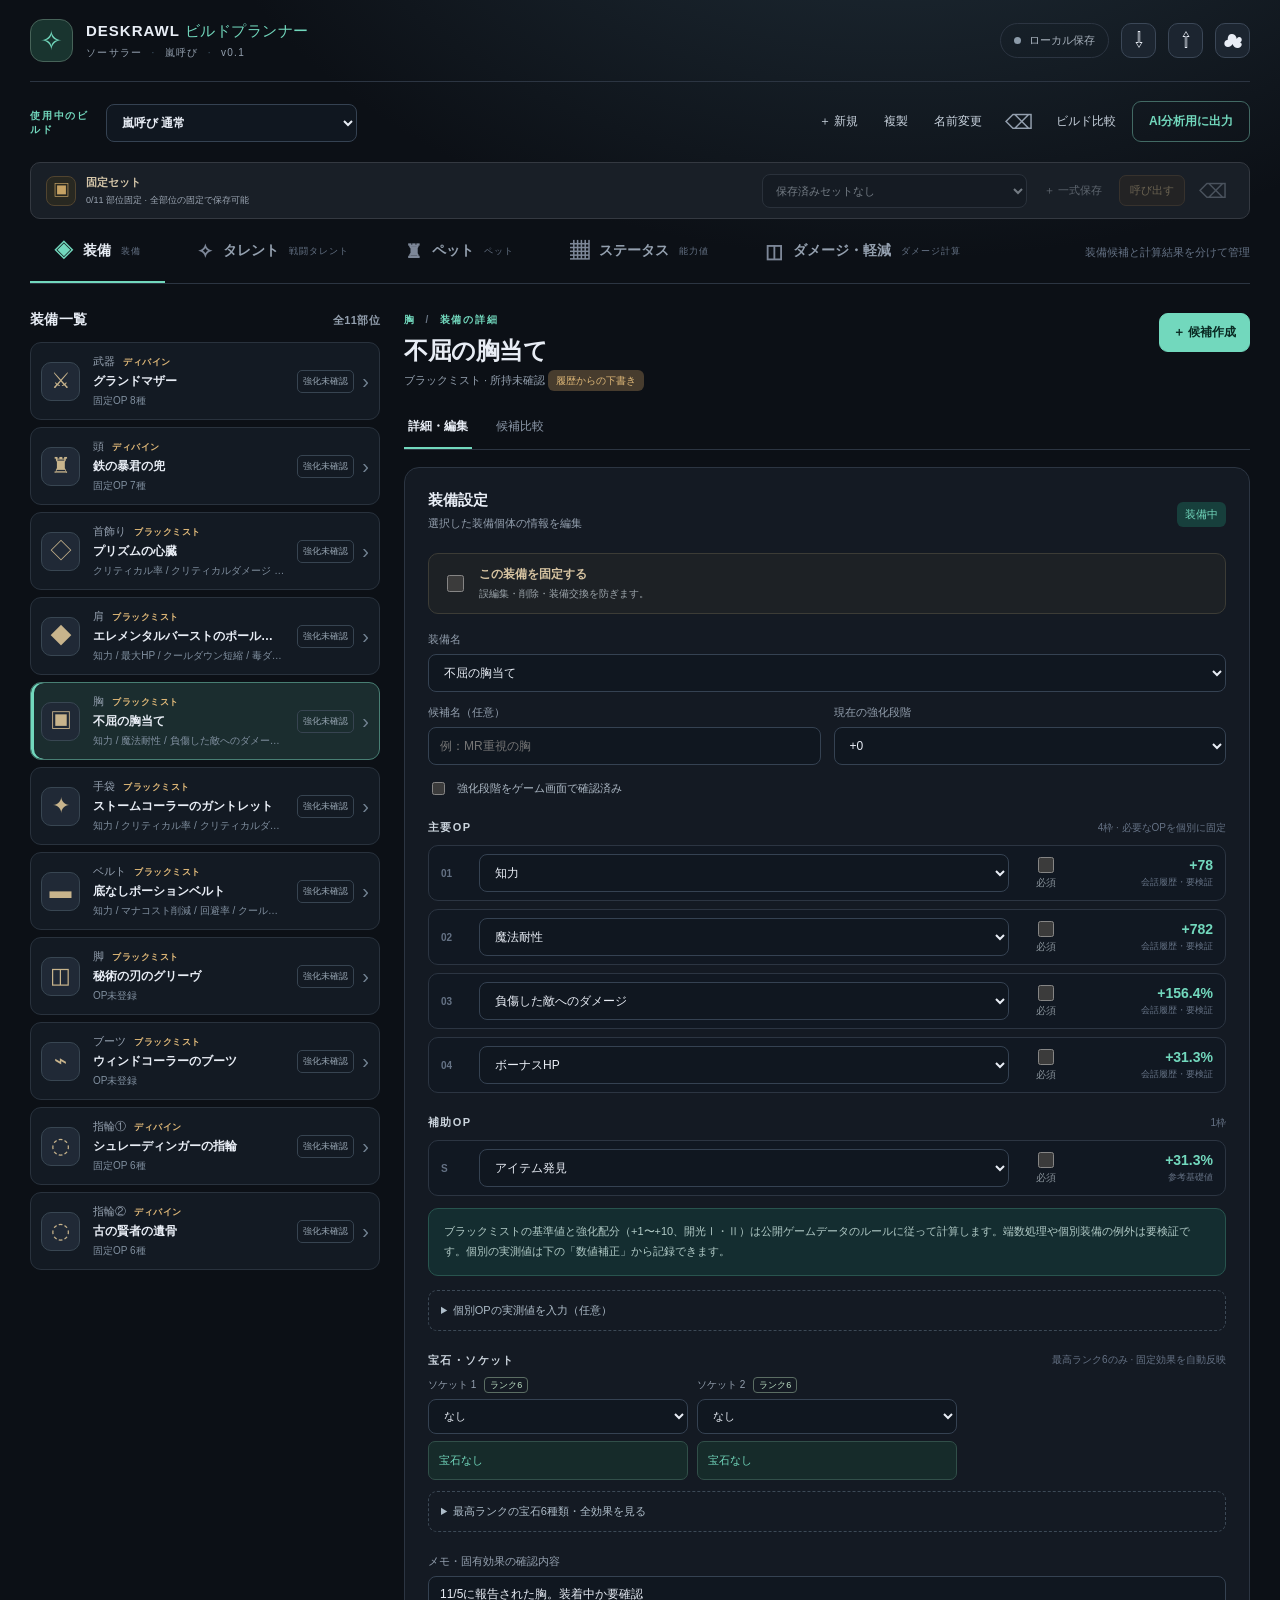
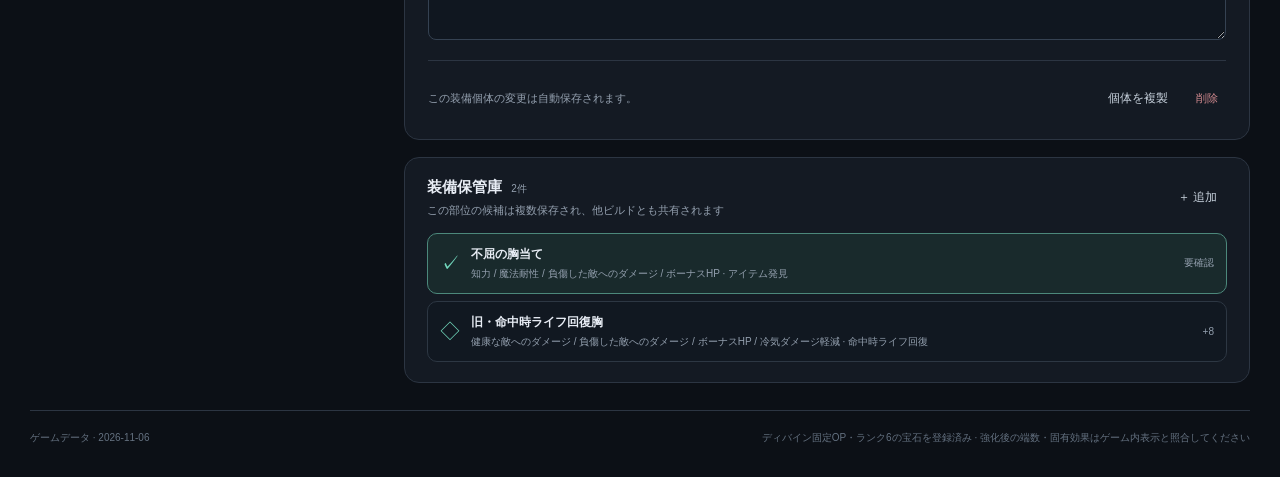
==== commit c907dc29: "build: include read-only AI export module" ====
--- a/index.source.html
+++ b/index.source.html
@@ -1 +1 @@
-<!DOCTYPE html><html lang="ja"><head><meta charset="UTF-8"><meta name="viewport" content="width=device-width, initial-scale=1"><meta name="theme-color" content="#0c1016"><meta name="description" content="Deskrawl Stormcaller用の装備・ステータス・ビルド管理ツール"><title>Deskrawl Build Planner · Stormcaller</title><link rel="stylesheet" href="styles.css"></head><body><div id="app"></div><div id="toast" role="status" aria-live="polite"></div><script src="master.js"></script><script src="runes.js"></script><script src="pets.js"></script><script src="talents.js"></script><script src="calc.js"></script><script src="combat.js"></script><script src="cloud-config.js"></script><script src="pet-ui.js"></script><script src="talent-ui.js"></script><script src="combat-ui.js"></script><script src="stats-view.js"></script><script src="jp-display.js"></script><script src="app.js"></script></body></html>
+<!DOCTYPE html><html lang="ja"><head><meta charset="UTF-8"><meta name="viewport" content="width=device-width, initial-scale=1"><meta name="theme-color" content="#0c1016"><meta name="description" content="Deskrawl Stormcaller用の装備・ステータス・ビルド管理ツール"><title>Deskrawl Build Planner · Stormcaller</title><link rel="stylesheet" href="styles.css"></head><body><div id="app"></div><div id="toast" role="status" aria-live="polite"></div><script src="master.js"></script><script src="runes.js"></script><script src="pets.js"></script><script src="talents.js"></script><script src="calc.js"></script><script src="combat.js"></script><script src="cloud-config.js"></script><script src="pet-ui.js"></script><script src="talent-ui.js"></script><script src="combat-ui.js"></script><script src="stats-view.js"></script><script src="jp-display.js"></script><script src="ai-export.js"></script><script src="app.js"></script></body></html>
--- a/styles.css
+++ b/styles.css
@@ -421,3 +421,75 @@
 .stats-compare-pick.at-limit input{cursor:not-allowed}
 .stats-compare-pick.at-limit strong{color:var(--muted)}
 .stats-compare-empty{border:1px dashed var(--line2);border-radius:12px;padding:23px;color:var(--muted);font-size:12px;line-height:1.8;background:var(--panel)}
+
+/* Talent planning: row prerequisites are informational, not editing locks. */
+.talent-eligibility{padding:16px 18px;display:flex;flex-direction:column;gap:12px}
+.talent-eligibility .card-heading{display:flex;align-items:center;flex-wrap:wrap;justify-content:space-between;gap:12px;margin:0}
+.talent-eligibility .card-heading h2{font-size:15px;margin:0 0 5px}
+.talent-eligibility .card-heading span{font-size:11px;color:var(--muted);line-height:1.5}
+.talent-eligibility-result{font-size:12px;font-weight:700;white-space:nowrap}
+.talent-eligibility-result.valid{color:#9ad6bc}
+.talent-eligibility-result.invalid{color:#e9b47d}
+.talent-eligibility-grid{display:grid;grid-template-columns:repeat(3,minmax(0,1fr));gap:8px}
+.talent-eligibility-row{border:1px solid #364653;background:#141e28;border-radius:9px;padding:9px 11px;min-width:0}
+.talent-eligibility-row.valid{border-color:#375b50}
+.talent-eligibility-row.invalid{border-color:#826046}
+.talent-eligibility-row.unused{opacity:.68}
+.talent-eligibility-row-top{display:flex;align-items:center;justify-content:space-between;gap:8px}
+.talent-eligibility-row-top b{font-size:11px;color:var(--text)}
+.talent-eligibility-row-top strong{font-size:10px;color:#a4cfb9;text-align:right}
+.talent-eligibility-row.invalid .talent-eligibility-row-top strong{color:#efba81}
+.talent-eligibility-row.unused .talent-eligibility-row-top strong{color:var(--muted)}
+.talent-eligibility-row small{display:block;margin-top:5px;font-size:10px;color:var(--muted);line-height:1.5}
+.talent-eligibility .helper{font-size:11px;line-height:1.65;margin:0}
+.talent-tier.is-unmet{border-left:2px solid #957553;padding-left:9px}
+.talent-tier.is-unmet>header small{color:#e2bb84}
+@media(max-width:810px){.talent-eligibility-grid{grid-template-columns:repeat(2,minmax(0,1fr))}}
+@media(max-width:500px){.talent-eligibility-grid{grid-template-columns:minmax(0,1fr)}}
+
+/* Readable talent cards: name and effect first, rank and progress anchored below.
+ * Keep each tile wide enough for Japanese text; narrow screens use the existing
+ * horizontal board scrolling instead of squeezing the five-column grid.
+ */
+.talent-tree{min-width:940px}
+.talent-tier-items{gap:12px}
+.talent-tile{
+ box-sizing:border-box;height:200px;min-height:200px;min-width:0;
+ padding:15px 12px 12px;gap:8px;align-items:stretch;text-align:left;
+ overflow:hidden;
+}
+.talent-name{
+ display:-webkit-box;-webkit-box-orient:vertical;-webkit-line-clamp:3;
+ flex:0 0 auto;align-items:initial;justify-content:initial;
+ width:100%;max-width:100%;min-width:0;
+ font-size:13px;line-height:1.38;font-weight:750;letter-spacing:0;
+ color:#ecf2f6;text-align:left;white-space:normal;
+ overflow:hidden;overflow-wrap:anywhere;word-break:normal;
+}
+.talent-effect{
+ display:-webkit-box;-webkit-box-orient:vertical;-webkit-line-clamp:5;
+ width:100%;max-width:100%;min-width:0;min-height:0;
+ overflow:hidden;overflow-wrap:anywhere;word-break:normal;white-space:normal;
+ font-size:10.5px;line-height:1.47;font-weight:450;color:#bdccd6;
+}
+.talent-rank{
+ margin-top:auto;flex:0 0 auto;align-self:flex-end;
+ font-size:12px;line-height:1.2;letter-spacing:.3px;text-align:right;
+}
+.talent-gauge{height:5px;width:100%;flex:0 0 auto;background:#263643}
+.talent-capstone .talent-tile{padding-top:23px}
+.talent-node:not(.picked) .talent-tile{
+ background:linear-gradient(155deg,#111821,#0d131c);
+ border-color:#2c3944;box-shadow:none;
+}
+.talent-node:not(.picked) .talent-name{color:#8391a1}
+.talent-node:not(.picked) .talent-effect{color:#718091}
+.talent-node:not(.picked) .talent-rank{color:#768696}
+.talent-node:not(.picked) .talent-gauge{background:#1d2934}
+.talent-node:not(.picked) .talent-tile:hover{filter:brightness(1.14)}
+.talent-node.picked .talent-name{color:#f0f5fa}
+.talent-node.picked .talent-effect{color:#bfd0de}
+@media(max-width:500px){
+ .talent-tree{min-width:940px}
+ .talent-tile{height:200px;min-height:200px;padding-left:12px;padding-right:12px}
+}
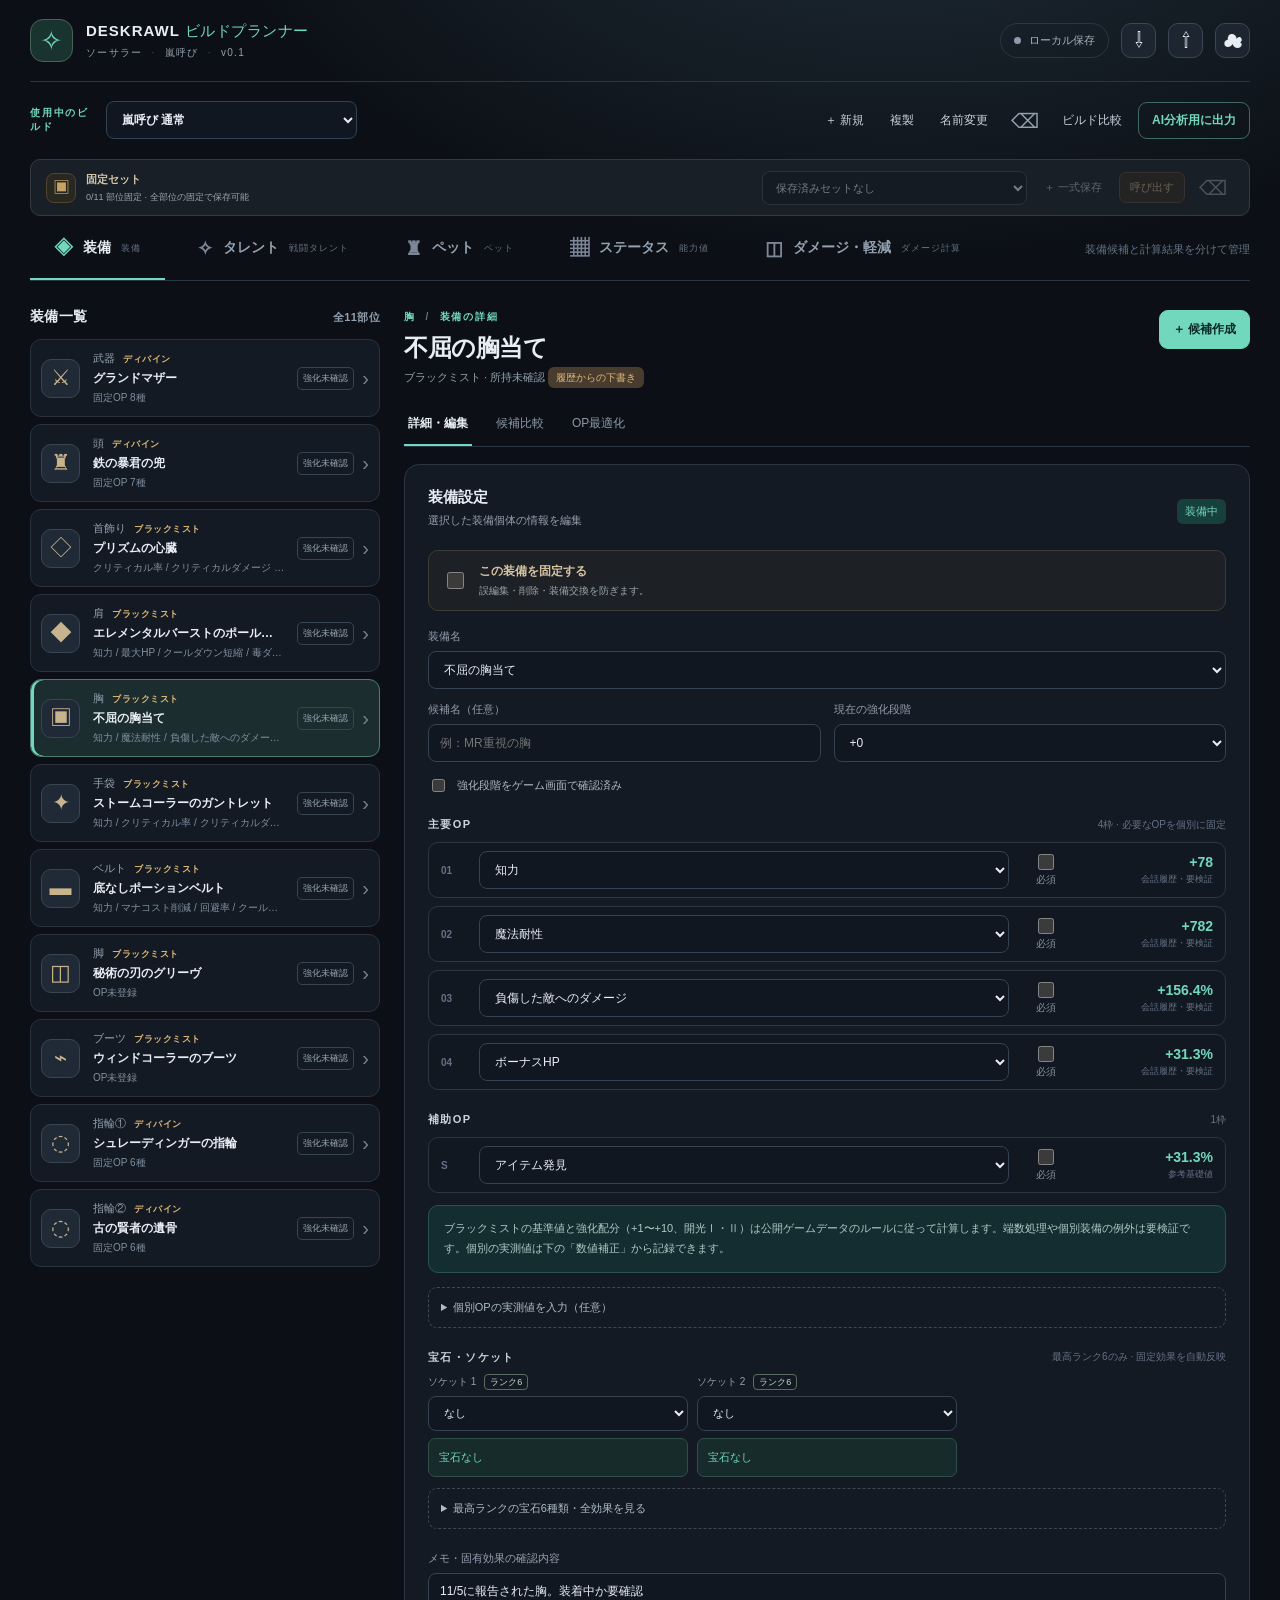
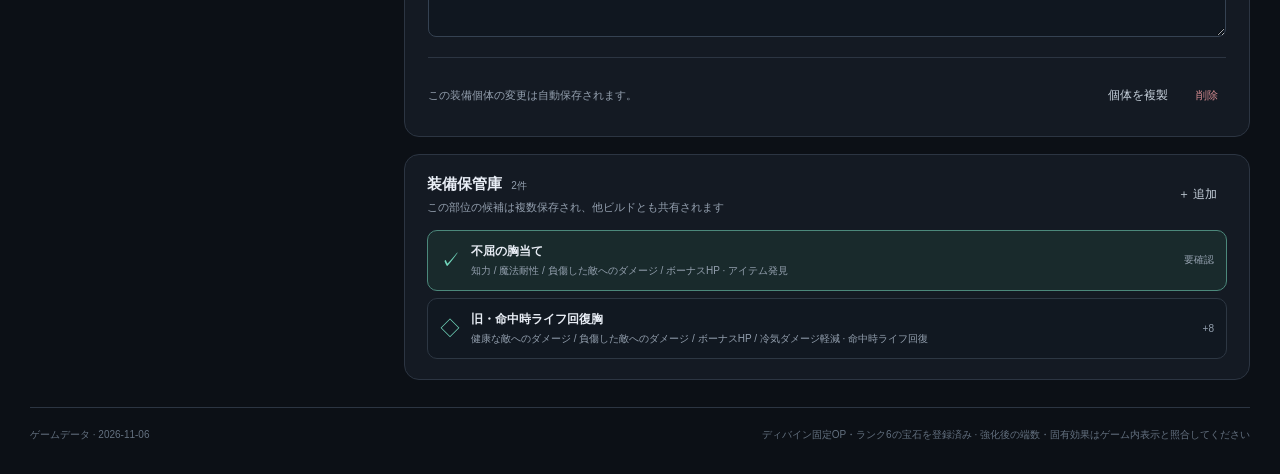
==== commit 57cb65c3: "build: bundle OP optimizer modules" ====
--- a/index.source.html
+++ b/index.source.html
@@ -1 +1 @@
-<!DOCTYPE html><html lang="ja"><head><meta charset="UTF-8"><meta name="viewport" content="width=device-width, initial-scale=1"><meta name="theme-color" content="#0c1016"><meta name="description" content="Deskrawl Stormcaller用の装備・ステータス・ビルド管理ツール"><title>Deskrawl Build Planner · Stormcaller</title><link rel="stylesheet" href="styles.css"></head><body><div id="app"></div><div id="toast" role="status" aria-live="polite"></div><script src="master.js"></script><script src="runes.js"></script><script src="pets.js"></script><script src="talents.js"></script><script src="calc.js"></script><script src="combat.js"></script><script src="cloud-config.js"></script><script src="pet-ui.js"></script><script src="talent-ui.js"></script><script src="combat-ui.js"></script><script src="stats-view.js"></script><script src="jp-display.js"></script><script src="ai-export.js"></script><script src="app.js"></script></body></html>
+<!DOCTYPE html><html lang="ja"><head><meta charset="UTF-8"><meta name="viewport" content="width=device-width, initial-scale=1"><meta name="theme-color" content="#0c1016"><meta name="description" content="Deskrawl Stormcaller用の装備・ステータス・ビルド管理ツール"><title>Deskrawl Build Planner · Stormcaller</title><link rel="stylesheet" href="styles.css"></head><body><div id="app"></div><div id="toast" role="status" aria-live="polite"></div><script src="master.js"></script><script src="runes.js"></script><script src="pets.js"></script><script src="talents.js"></script><script src="calc.js"></script><script src="combat.js"></script><script src="cloud-config.js"></script><script src="pet-ui.js"></script><script src="talent-ui.js"></script><script src="combat-ui.js"></script><script src="stats-view.js"></script><script src="jp-display.js"></script><script src="ai-export.js"></script><script src="op-optimizer.js"></script><script src="op-optimizer-ui.js"></script><script src="app.js"></script></body></html>
--- a/styles.css
+++ b/styles.css
@@ -493,3 +493,11 @@
  .talent-tree{min-width:940px}
  .talent-tile{height:200px;min-height:200px;padding-left:12px;padding-right:12px}
 }
+
+/* AI-analysis snapshot: copy prompt or download independent JSON. */
+.ai-export-open{white-space:nowrap;padding:9px 13px}
+.modal-panel:has(.ai-export-preview){max-width:min(860px,calc(100vw - 24px));max-height:88vh;overflow-y:auto}
+.ai-export-preview{margin-top:15px}
+.ai-export-preview textarea{display:block;width:100%;min-height:230px;max-height:44vh;resize:vertical;font-family:ui-monospace,Consolas,monospace;font-size:11px;line-height:1.5;overflow:auto;white-space:pre;overflow-wrap:normal;background:var(--panel2);color:var(--text)}
+.ai-export-actions{display:flex;flex-wrap:wrap;gap:9px;margin:15px 0}
+@media(max-width:500px){.ai-export-open{width:100%}.ai-export-actions .btn{width:100%}}
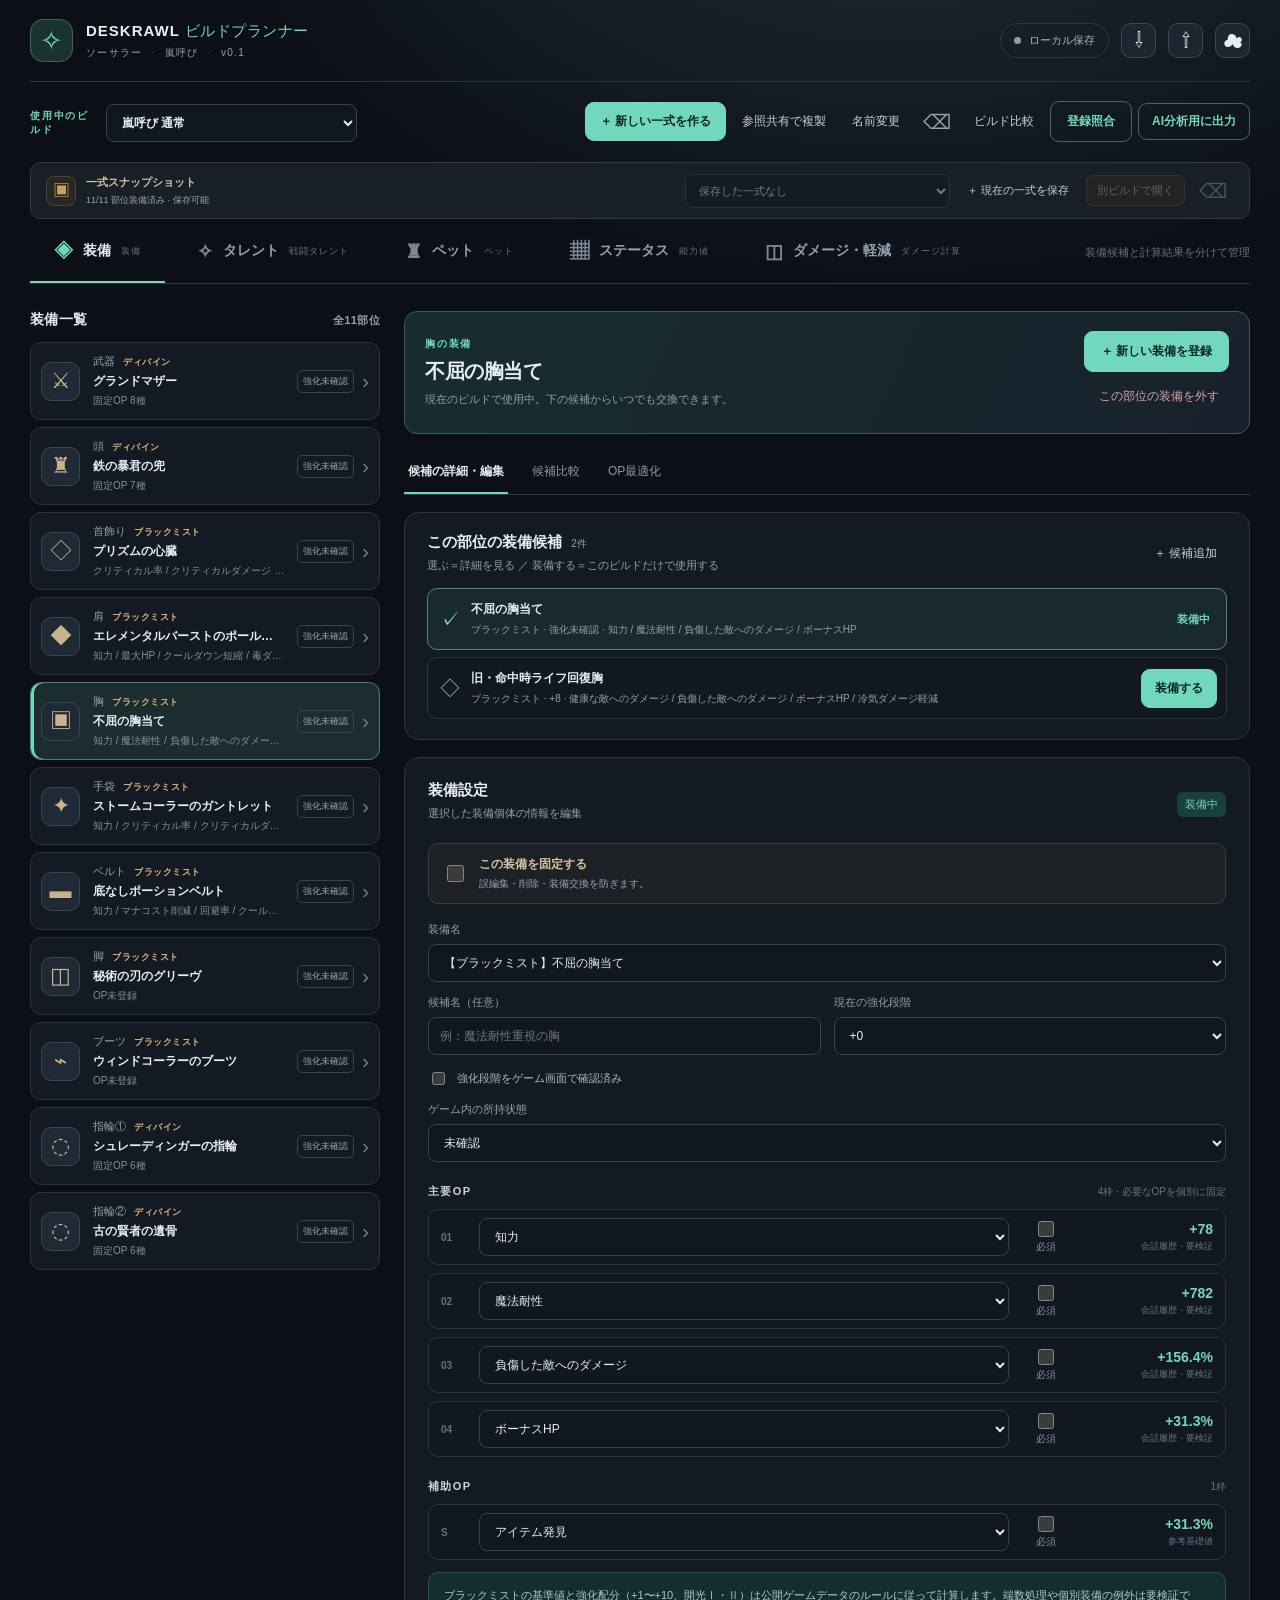
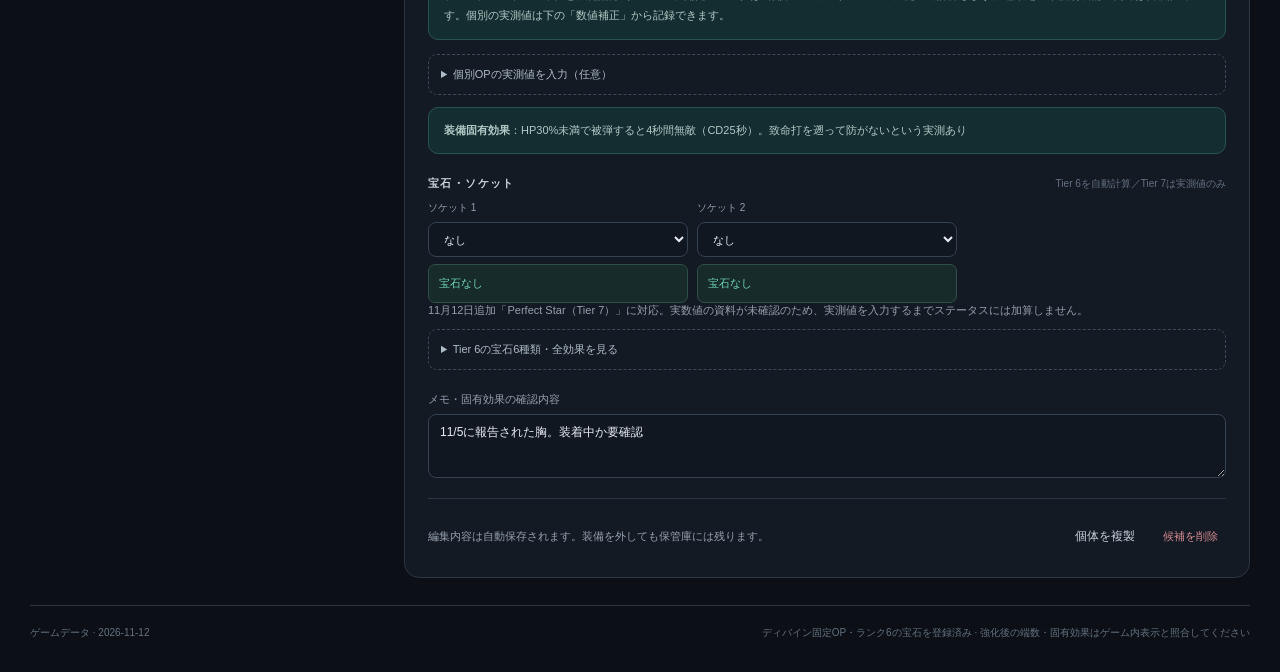
==== commit 8f81b081: "feat: wire registration review into build, deployment and validation" ====
--- a/index.source.html
+++ b/index.source.html
@@ -1 +1 @@
-<!DOCTYPE html><html lang="ja"><head><meta charset="UTF-8"><meta name="viewport" content="width=device-width, initial-scale=1"><meta name="theme-color" content="#0c1016"><meta name="description" content="Deskrawl Stormcaller用の装備・ステータス・ビルド管理ツール"><title>Deskrawl Build Planner · Stormcaller</title><link rel="stylesheet" href="styles.css"></head><body><div id="app"></div><div id="toast" role="status" aria-live="polite"></div><script src="master.js"></script><script src="runes.js"></script><script src="pets.js"></script><script src="talents.js"></script><script src="calc.js"></script><script src="combat.js"></script><script src="cloud-config.js"></script><script src="pet-ui.js"></script><script src="talent-ui.js"></script><script src="combat-ui.js"></script><script src="stats-view.js"></script><script src="jp-display.js"></script><script src="ai-export.js"></script><script src="op-optimizer.js"></script><script src="op-optimizer-ui.js"></script><script src="app.js"></script></body></html>
+<!DOCTYPE html><html lang="ja"><head><meta charset="UTF-8"><meta name="viewport" content="width=device-width, initial-scale=1"><meta name="theme-color" content="#0c1016"><meta name="description" content="Deskrawl Stormcaller用の装備・ステータス・ビルド管理ツール"><title>Deskrawl Build Planner · Stormcaller</title><link rel="stylesheet" href="styles.css"></head><body><div id="app"></div><div id="toast" role="status" aria-live="polite"></div><script src="master.js"></script><script src="runes.js"></script><script src="pets.js"></script><script src="talents.js"></script><script src="calc.js"></script><script src="combat.js"></script><script src="cloud-config.js"></script><script src="pet-ui.js"></script><script src="talent-ui.js"></script><script src="combat-ui.js"></script><script src="stats-view.js"></script><script src="jp-display.js"></script><script src="dps-sim.js"></script><script src="dps-ui.js"></script><script src="ai-export.js"></script><script src="op-optimizer.js"></script><script src="op-optimizer-ui.js"></script><script src="input-review.js"></script><script src="app.js"></script></body></html>
--- a/styles.css
+++ b/styles.css
@@ -501,3 +501,122 @@
 .ai-export-preview textarea{display:block;width:100%;min-height:230px;max-height:44vh;resize:vertical;font-family:ui-monospace,Consolas,monospace;font-size:11px;line-height:1.5;overflow:auto;white-space:pre;overflow-wrap:normal;background:var(--panel2);color:var(--text)}
 .ai-export-actions{display:flex;flex-wrap:wrap;gap:9px;margin:15px 0}
 @media(max-width:500px){.ai-export-open{width:100%}.ai-export-actions .btn{width:100%}}
+
+/* OP optimizer: hypothetical swaps, sortable results, optional candidate save */
+.optimizer-panel{display:flex;flex-direction:column;gap:16px}
+.optimizer-panel .card-heading{margin-bottom:0}
+.optimizer-inputs{display:grid;grid-template-columns:minmax(175px,.7fr) minmax(0,1.3fr);gap:15px;align-items:end}
+.optimizer-context{display:flex;flex-direction:column;gap:5px;min-width:0}
+.optimizer-context small,.optimizer-context span{font-size:11px;color:var(--muted)}
+.optimizer-context strong{font-size:13px}
+.optimizer-note{font-size:12px;color:var(--muted);line-height:1.8}
+.optimizer-note b{color:var(--text)}
+.optimizer-metrics{display:grid;grid-template-columns:repeat(3,minmax(0,1fr));gap:10px}
+.optimizer-metrics>div{border:1px solid var(--line);border-radius:10px;background:#111923;padding:13px;min-width:0;display:flex;flex-direction:column;gap:8px}
+.optimizer-metrics small{font-size:10px;color:var(--muted)}
+.optimizer-metrics strong{font-size:21px;font-weight:750;font-variant-numeric:tabular-nums}
+.optimizer-description{font-size:11px;color:var(--muted);line-height:1.8}
+.optimizer-list-head{display:flex;justify-content:space-between;gap:10px;font-size:12px;font-weight:700}
+.optimizer-choices{display:flex;flex-direction:column;gap:6px;max-height:570px;overflow:auto;padding:1px}
+.optimizer-choice{display:grid;grid-template-columns:30px minmax(0,1fr) minmax(100px,145px);align-items:center;gap:12px;padding:11px 12px;border:1px solid var(--line);border-radius:10px;background:#101720;color:var(--text);text-align:left;width:100%}
+.optimizer-choice:hover{background:#1d2933}
+.optimizer-choice.selected{border-color:var(--mint);background:#162d2d}
+.optimizer-choice-rank{font-size:11px;color:var(--faint);text-align:center}
+.optimizer-choice-name{display:flex;flex-direction:column;gap:5px;min-width:0}
+.optimizer-choice-name b{font-size:12px;overflow-wrap:anywhere}
+.optimizer-choice-name small,.optimizer-choice-delta small{font-size:10px;color:var(--muted);font-weight:400}
+.optimizer-choice-delta{text-align:right;font-size:16px;font-variant-numeric:tabular-nums;font-weight:750;display:flex;flex-direction:column;gap:4px}
+.optimizer-picked{border-top:1px solid var(--line);display:flex;flex-direction:column;gap:13px;padding-top:17px}
+.optimizer-swap{display:flex;flex-wrap:wrap;align-items:center;gap:10px;font-size:12px}
+.optimizer-swap span{color:var(--mint)}
+.optimizer-picked-grid{display:grid;grid-template-columns:repeat(3,minmax(0,1fr));gap:8px}
+.optimizer-picked-grid>div{background:#111a25;border:1px solid var(--line);border-radius:8px;padding:12px;display:flex;flex-direction:column;gap:7px;min-width:0}
+.optimizer-picked-grid small{font-size:10px;color:var(--muted)}
+.optimizer-picked-grid strong{font-size:12px;font-variant-numeric:tabular-nums}
+.optimizer-picked .btn{align-self:flex-start}
+.optimizer-panel .positive{color:var(--mint)}
+.optimizer-panel .negative{color:var(--red)}
+.optimizer-panel .neutral{color:var(--muted)}
+@media(max-width:700px){
+ .optimizer-inputs{grid-template-columns:minmax(0,1fr)}
+ .optimizer-metrics,.optimizer-picked-grid{grid-template-columns:repeat(2,minmax(0,1fr))}
+ .optimizer-metrics strong{font-size:17px}
+ .optimizer-choice{grid-template-columns:23px minmax(0,1fr) 99px;gap:7px;padding:10px 7px}
+ .optimizer-choice-delta{font-size:14px}
+ .optimizer-picked .btn{width:100%}
+ .subnav{gap:13px}
+}
+@media(max-width:400px){.optimizer-metrics,.optimizer-picked-grid{grid-template-columns:1fr}}
+
+/* Sustained DPS: conservative Stormcaller Mana budget */
+.dps-card{display:flex;flex-direction:column;gap:15px}
+.dps-card .card-heading{margin-bottom:0}
+.dps-duration{display:flex;align-items:center;justify-content:space-between;flex-wrap:wrap;gap:12px}
+.dps-duration>span{font-size:12px;color:var(--muted);font-weight:700}
+.dps-fields{display:grid;grid-template-columns:repeat(3,minmax(0,1fr));gap:13px}
+.dps-fields .field small,.dps-check small{font-size:10px;color:var(--muted);line-height:1.5}
+.dps-check{display:flex;align-items:center;gap:10px;min-width:0;align-self:stretch;padding:10px 12px;border:1px solid var(--line);border-radius:9px;background:#111923;cursor:pointer}
+.dps-check input{width:16px;height:16px;accent-color:var(--mint);flex-shrink:0}
+.dps-check span{display:flex;flex-direction:column;gap:5px;min-width:0}
+.dps-check b{font-size:12px;color:var(--text)}
+.dps-summary{display:grid;grid-template-columns:repeat(4,minmax(0,1fr));gap:10px}
+.dps-stat{padding:14px;border:1px solid var(--line);border-radius:10px;background:#101720;display:flex;flex-direction:column;gap:8px;min-width:0}
+.dps-stat small{font-size:11px;color:var(--muted)}
+.dps-stat strong{font-size:22px;font-variant-numeric:tabular-nums;color:var(--text);overflow-wrap:anywhere}
+.dps-stat span{font-size:10px;color:var(--muted)}
+.dps-details{display:grid;grid-template-columns:repeat(2,minmax(0,1fr));column-gap:24px;row-gap:0}
+.dps-details>div{display:flex;gap:10px;align-items:center;justify-content:space-between;border-bottom:1px solid var(--line);padding:9px 0;font-size:12px}
+.dps-details>div span{color:var(--muted)}
+.dps-details>div b{font-variant-numeric:tabular-nums;font-weight:650;text-align:right}
+.dps-chart-title{font-weight:700;font-size:12px;display:flex;justify-content:space-between;gap:8px;flex-wrap:wrap}
+.dps-chart-title small{font-weight:400;font-size:10px;color:var(--muted)}
+.dps-graph{min-width:0;background:#101720;border:1px solid var(--line);border-radius:10px;padding:10px 6px}
+.dps-graph svg{display:block;width:100%;height:auto;max-height:250px}
+.dps-caveats{border-top:1px solid var(--line);padding-top:16px;font-size:11px;line-height:1.8;color:var(--muted)}
+.dps-caveats summary{cursor:pointer;color:var(--text);font-weight:600}
+.dps-caveats p{margin-top:9px}
+@media(max-width:1100px){.dps-summary{grid-template-columns:repeat(2,minmax(0,1fr))}}
+@media(max-width:780px){.dps-fields{grid-template-columns:repeat(2,minmax(0,1fr))}}
+@media(max-width:500px){.dps-fields,.dps-details{grid-template-columns:minmax(0,1fr)}.dps-stat strong{font-size:19px}.dps-summary{gap:7px}.dps-stat{padding:10px}}
+
+
+/* Equipment workflow: primary actions are independent from editing protection. */
+.new-build-main{white-space:nowrap;padding:10px 14px}
+.gear-workflow-bar{display:flex;align-items:center;justify-content:space-between;gap:18px;padding:19px 20px;border:1px solid #395d56;border-radius:13px;background:linear-gradient(115deg,#172d2e,#17212d)}
+.gear-workflow-bar h1{font-size:20px;margin:7px 0 5px;overflow-wrap:anywhere}
+.gear-workflow-bar p{font-size:11px;line-height:1.7;color:var(--muted);max-width:510px}
+.gear-workflow-actions{display:flex;align-items:flex-end;flex-direction:column;gap:7px;flex:none}
+.gear-workflow-actions .text-btn{color:#d8a6aa}
+.candidate-card{order:0}
+.candidate-entry{display:flex;align-items:center;gap:9px;border:1px solid #2d3743;border-radius:10px;background:#111821;padding:4px}
+.candidate-entry.active{border-color:#4c887b;background:#192a2c}
+.candidate-entry .candidate{flex:1;min-width:0;border:0;background:transparent;padding:8px}
+.candidate-entry .candidate:hover{background:#1c2d32}
+.candidate-entry .candidate small{line-height:1.5}
+.candidate-entry .candidate-status{font-size:11px;color:var(--mint);font-weight:700;white-space:nowrap;padding:0 12px}
+.candidate-equip{flex:none;min-height:36px;margin-right:5px}
+.new-build-options{display:grid;gap:10px}
+.new-build-option{border:1px solid #364859;border-radius:11px;background:#101b25;color:var(--text);padding:16px 18px;display:flex;flex-direction:column;gap:8px;text-align:left;position:relative}
+.new-build-option:hover,.new-build-option:focus-visible{border-color:var(--mint);background:#18312e}
+.new-build-option strong{font-size:13px}
+.new-build-option span{font-size:11px;color:var(--muted);line-height:1.65;padding-right:65px}
+.new-build-option b{position:absolute;right:14px;top:14px;background:#28493d;color:#b8f0d9;border-radius:7px;padding:4px 7px;font-size:10px}
+@media(max-width:1100px){.gear-workflow-bar{align-items:flex-start;flex-direction:column}.gear-workflow-actions{align-items:flex-start;flex-direction:row;flex-wrap:wrap}}
+@media(max-width:650px){.new-build-main{width:100%}.gear-workflow-bar{padding:15px}.gear-workflow-actions{width:100%}.gear-workflow-actions .btn{flex:1}.candidate-entry{gap:5px}.candidate-entry .candidate{padding:8px 5px}.candidate-equip{padding:10px 9px;font-size:11px}.candidate-entry .candidate-status{padding:0 5px}.new-build-option span{padding-right:0}.new-build-option b{position:static;align-self:flex-start}}
+
+
+/* Item deletion confirmation: real in-app dialog, not browser-native confirm(). */
+.delete-target{display:flex;flex-direction:column;gap:7px;padding:15px 17px;margin:0 0 14px;background:#111924;border:1px solid #3b495b;border-radius:11px}
+.delete-target small{font-size:11px;color:var(--muted)}
+.delete-target strong{font-size:17px;overflow-wrap:anywhere}
+.delete-target span{font-size:11px;color:#9faebe;overflow-wrap:anywhere}
+.delete-warning{border:1px solid #8c534c;background:#372322;color:#ffd1c7;border-radius:10px;padding:12px 14px;font-size:12px;line-height:1.7;margin:12px 0}
+.delete-impact{border:1px solid #4a5362;border-radius:10px;background:#19212c;padding:13px 15px;font-size:12px;line-height:1.7;margin:13px 0}
+.delete-impact strong{font-size:12px}
+.delete-impact ul{margin:8px 0 6px;padding-left:20px;max-height:130px;overflow:auto}
+.delete-impact li{margin-bottom:3px;overflow-wrap:anywhere}
+.delete-impact p{color:var(--muted);font-size:11px}
+.danger-btn{background:#bd4d53;border-color:#bd4d53;color:#fff}
+.danger-btn:hover{filter:brightness(1.12)}
+.modal-panel:has(.delete-target){max-width:min(530px,calc(100vw - 24px))}
+@media(max-width:550px){.modal-panel:has(.delete-target) .modal-actions{flex-direction:column-reverse}.modal-panel:has(.delete-target) .modal-actions button{width:100%}}
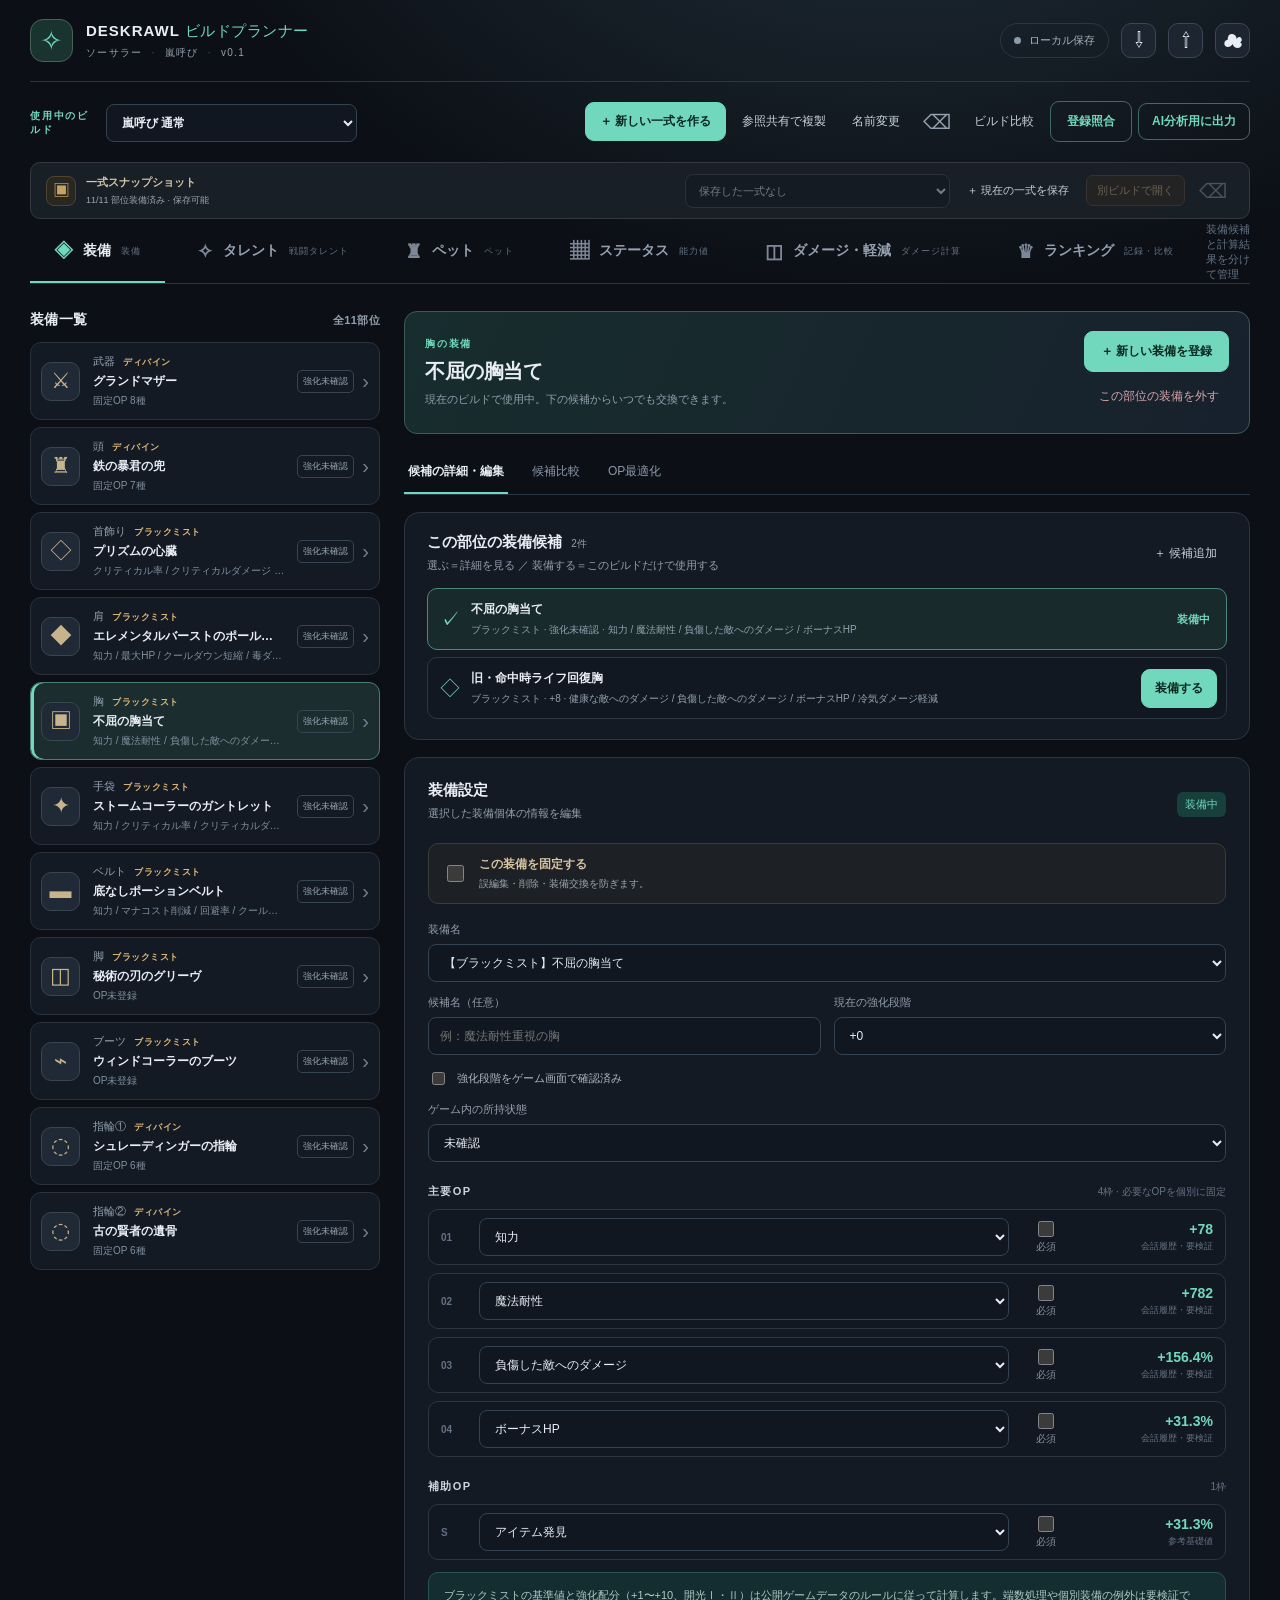
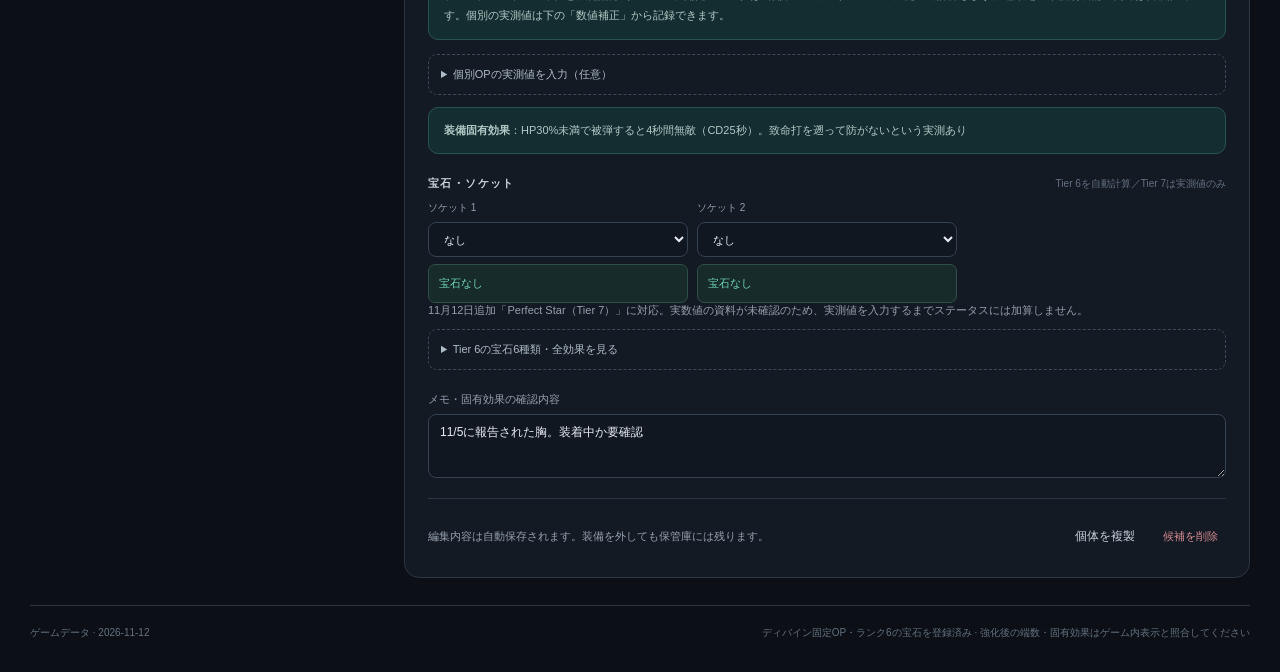
==== commit 38bad2c2: "feat: wire Ranking Lab in responsive UI and CI coverage" ====
--- a/index.source.html
+++ b/index.source.html
@@ -1 +1 @@
-<!DOCTYPE html><html lang="ja"><head><meta charset="UTF-8"><meta name="viewport" content="width=device-width, initial-scale=1"><meta name="theme-color" content="#0c1016"><meta name="description" content="Deskrawl Stormcaller用の装備・ステータス・ビルド管理ツール"><title>Deskrawl Build Planner · Stormcaller</title><link rel="stylesheet" href="styles.css"></head><body><div id="app"></div><div id="toast" role="status" aria-live="polite"></div><script src="master.js"></script><script src="runes.js"></script><script src="pets.js"></script><script src="talents.js"></script><script src="calc.js"></script><script src="combat.js"></script><script src="cloud-config.js"></script><script src="pet-ui.js"></script><script src="talent-ui.js"></script><script src="combat-ui.js"></script><script src="stats-view.js"></script><script src="jp-display.js"></script><script src="dps-sim.js"></script><script src="dps-ui.js"></script><script src="ai-export.js"></script><script src="op-optimizer.js"></script><script src="op-optimizer-ui.js"></script><script src="input-review.js"></script><script src="app.js"></script></body></html>
+<!DOCTYPE html><html lang="ja"><head><meta charset="UTF-8"><meta name="viewport" content="width=device-width, initial-scale=1"><meta name="theme-color" content="#0c1016"><meta name="description" content="Deskrawl Stormcaller用の装備・ステータス・ビルド管理ツール"><title>Deskrawl Build Planner · Stormcaller</title><link rel="stylesheet" href="styles.css"></head><body><div id="app"></div><div id="toast" role="status" aria-live="polite"></div><script src="master.js"></script><script src="runes.js"></script><script src="pets.js"></script><script src="talents.js"></script><script src="calc.js"></script><script src="combat.js"></script><script src="cloud-config.js"></script><script src="pet-ui.js"></script><script src="talent-ui.js"></script><script src="combat-ui.js"></script><script src="stats-view.js"></script><script src="jp-display.js"></script><script src="dps-sim.js"></script><script src="dps-ui.js"></script><script src="ai-export.js"></script><script src="op-optimizer.js"></script><script src="op-optimizer-ui.js"></script><script src="input-review.js"></script><script src="rankings.js"></script><script src="app.js"></script></body></html>
--- a/styles.css
+++ b/styles.css
@@ -620,3 +620,24 @@
 .danger-btn:hover{filter:brightness(1.12)}
 .modal-panel:has(.delete-target){max-width:min(530px,calc(100vw - 24px))}
 @media(max-width:550px){.modal-panel:has(.delete-target) .modal-actions{flex-direction:column-reverse}.modal-panel:has(.delete-target) .modal-actions button{width:100%}}
+
+/* Manual registration reconciliation: compact review of all equipped slots. */
+.review-panel{width:min(850px,100%)}
+.review-progress{display:flex;align-items:baseline;gap:15px;padding:16px;margin:14px 0;border:1px solid var(--line2);border-radius:12px;background:var(--panel2)}
+.review-progress strong{font-size:27px;color:var(--mint)}
+.review-progress span{font-size:12px;color:var(--muted)}
+.review-heading{font-size:14px;margin:22px 0 10px}
+.review-list{display:flex;flex-direction:column;gap:8px}
+.review-row{display:flex;gap:14px;align-items:center;justify-content:space-between;padding:12px;border:1px solid var(--line);border-radius:11px;background:#121b25}
+.review-main{display:flex;flex-direction:column;align-items:flex-start;gap:4px;min-width:0;flex:1}
+.review-main strong{font-size:13px}
+.review-main small{font-size:11px;color:var(--muted);overflow-wrap:anywhere}
+.review-status{font-size:11px;color:var(--gold)}
+.review-status.checked,.review-confirmed{color:var(--mint)}
+.review-status.stale{color:#f4a9a9}
+.review-issues{display:flex;flex-wrap:wrap;gap:5px;margin-top:3px}
+.review-issues span{background:#3a2e28;border-radius:5px;font-size:10px;color:#edc4a7;padding:4px 6px}
+.review-actions{display:flex;flex-wrap:wrap;gap:6px;justify-content:flex-end}
+.review-actions .btn{font-size:11px;padding:8px 10px}
+.review-confirmed{font-size:11px;font-weight:600}
+@media(max-width:650px){.review-row{align-items:stretch;flex-direction:column}.review-actions{justify-content:flex-start}.review-progress{align-items:flex-start;flex-direction:column;gap:2px}}
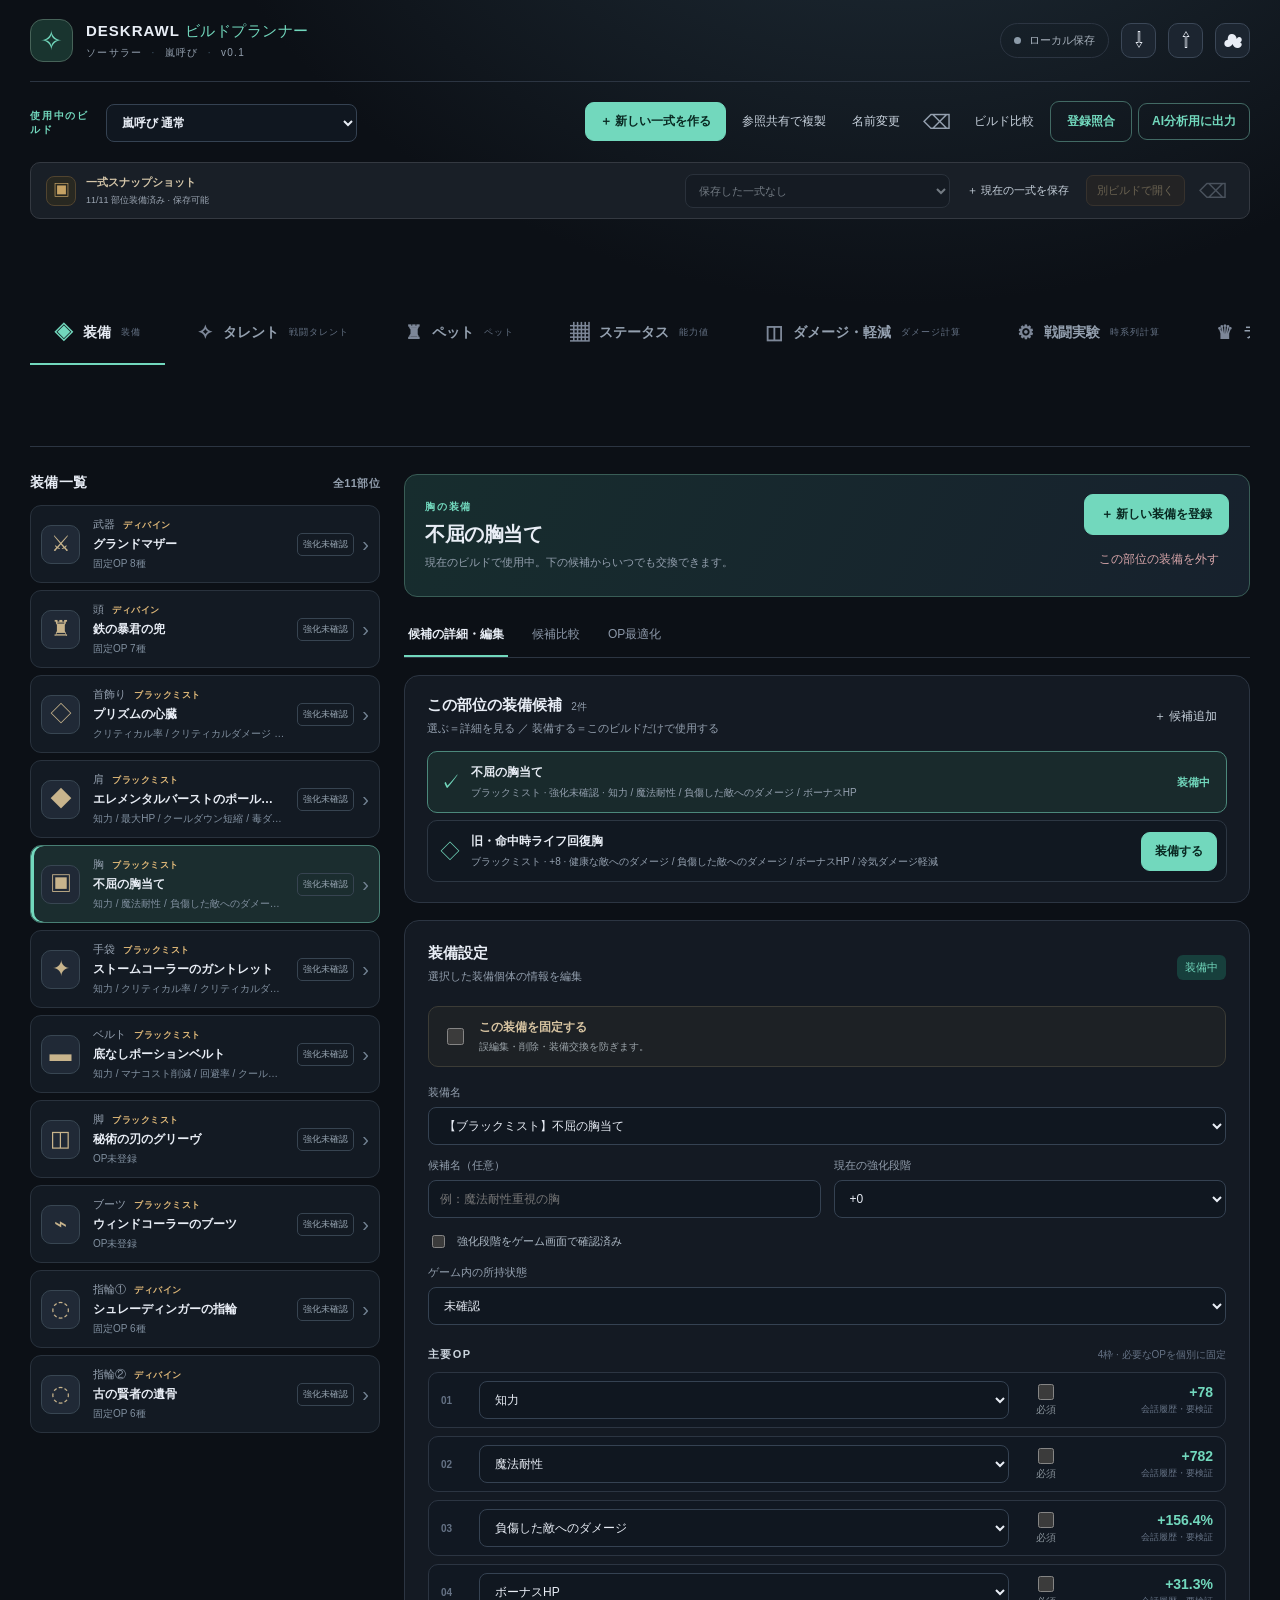
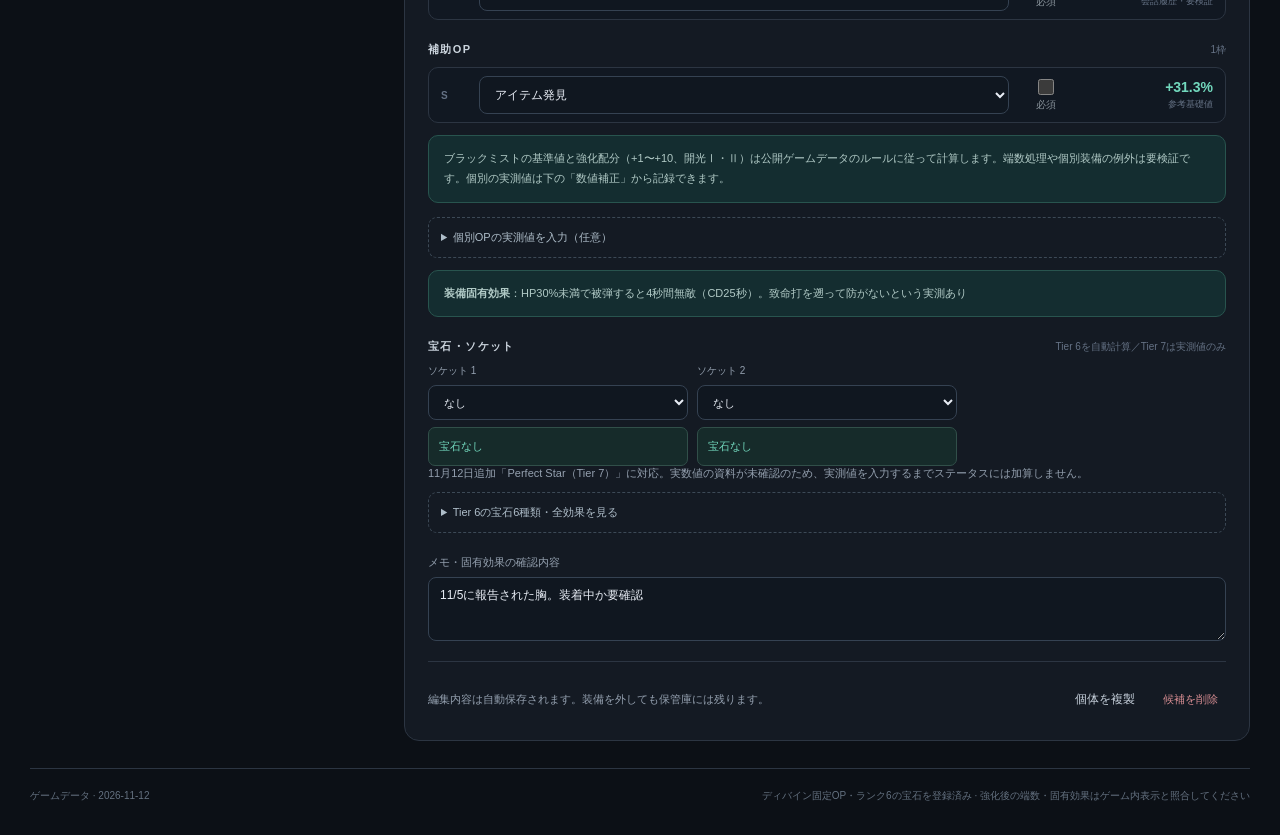
==== commit 6e6d0759: "feat: ship new combat runtime and responsive interface with CI coverage" ====
--- a/index.source.html
+++ b/index.source.html
@@ -1 +1 @@
-<!DOCTYPE html><html lang="ja"><head><meta charset="UTF-8"><meta name="viewport" content="width=device-width, initial-scale=1"><meta name="theme-color" content="#0c1016"><meta name="description" content="Deskrawl Stormcaller用の装備・ステータス・ビルド管理ツール"><title>Deskrawl Build Planner · Stormcaller</title><link rel="stylesheet" href="styles.css"></head><body><div id="app"></div><div id="toast" role="status" aria-live="polite"></div><script src="master.js"></script><script src="runes.js"></script><script src="pets.js"></script><script src="talents.js"></script><script src="calc.js"></script><script src="combat.js"></script><script src="cloud-config.js"></script><script src="pet-ui.js"></script><script src="talent-ui.js"></script><script src="combat-ui.js"></script><script src="stats-view.js"></script><script src="jp-display.js"></script><script src="dps-sim.js"></script><script src="dps-ui.js"></script><script src="ai-export.js"></script><script src="op-optimizer.js"></script><script src="op-optimizer-ui.js"></script><script src="input-review.js"></script><script src="rankings.js"></script><script src="app.js"></script></body></html>
+<!DOCTYPE html><html lang="ja"><head><meta charset="UTF-8"><meta name="viewport" content="width=device-width, initial-scale=1"><meta name="theme-color" content="#0c1016"><meta name="description" content="Deskrawl Stormcaller用の装備・ステータス・ビルド管理ツール"><title>Deskrawl Build Planner · Stormcaller</title><link rel="stylesheet" href="styles.css"></head><body><div id="app"></div><div id="toast" role="status" aria-live="polite"></div><script src="master.js"></script><script src="runes.js"></script><script src="pets.js"></script><script src="talents.js"></script><script src="calc.js"></script><script src="combat.js"></script><script src="cloud-config.js"></script><script src="pet-ui.js"></script><script src="talent-ui.js"></script><script src="combat-ui.js"></script><script src="stats-view.js"></script><script src="jp-display.js"></script><script src="dps-sim.js"></script><script src="dps-ui.js"></script><script src="combat-engine.js"></script><script src="engine-ui.js"></script><script src="ai-export.js"></script><script src="op-optimizer.js"></script><script src="op-optimizer-ui.js"></script><script src="input-review.js"></script><script src="rankings.js"></script><script src="app.js"></script></body></html>
--- a/styles.css
+++ b/styles.css
@@ -641,3 +641,50 @@
 .review-actions .btn{font-size:11px;padding:8px 10px}
 .review-confirmed{font-size:11px;font-weight:600}
 @media(max-width:650px){.review-row{align-items:stretch;flex-direction:column}.review-actions{justify-content:flex-start}.review-progress{align-items:flex-start;flex-direction:column;gap:2px}}
+
+/* Ranking Lab — season-specific builds and measured run journal */
+.ranking-workspace{max-width:1100px;margin:0 auto;display:flex;flex-direction:column;gap:20px}
+.ranking-workspace .page-heading{margin-bottom:0}
+.ranking-topbar{display:flex;gap:12px;align-items:flex-end;justify-content:space-between;flex-wrap:wrap}
+.ranking-board-picker{flex:1;min-width:240px;max-width:600px}
+.ranking-board-picker select{width:100%;background:var(--panel2);border:1px solid var(--line2);color:var(--text);padding:11px;border-radius:10px}
+.ranking-empty{display:flex;flex-direction:column;align-items:flex-start;gap:14px;padding:25px}
+.ranking-empty p{color:var(--muted);line-height:1.7}
+.ranking-overview,.ranking-builds,.ranking-runs{padding:22px}
+.ranking-heading{display:flex;align-items:flex-start;justify-content:space-between;gap:12px;flex-wrap:wrap}
+.ranking-heading h2{font-size:20px;margin:7px 0}
+.ranking-heading p{font-size:12px}
+.ranking-actions{display:flex;gap:4px;flex-wrap:wrap}
+.ranking-metrics{display:grid;grid-template-columns:repeat(3,minmax(0,1fr));gap:10px;margin:20px 0 12px}
+.ranking-metrics>div{padding:15px;border-radius:12px;border:1px solid var(--line);background:var(--panel2);display:flex;flex-direction:column;gap:8px}
+.ranking-metrics small{font-size:11px;color:var(--muted)}
+.ranking-metrics strong{font-size:18px;font-variant-numeric:tabular-nums;word-break:break-word}
+.ranking-gap{font-size:12px;color:var(--mint);margin-bottom:12px}
+.ranking-build-list,.ranking-run-list{display:flex;flex-direction:column;gap:9px;margin:16px 0}
+.ranking-build-row,.ranking-run-row{display:flex;gap:15px;align-items:center;justify-content:space-between;border:1px solid var(--line);border-radius:11px;padding:12px 14px;background:#111923}
+.ranking-build-row>div:first-child,.ranking-run-row>div:first-child{min-width:0;display:flex;flex-direction:column;align-items:flex-start;gap:6px}
+.ranking-build-row strong,.ranking-run-row strong{font-size:14px;overflow-wrap:anywhere}
+.ranking-build-row small,.ranking-run-row small{font-size:11px;color:var(--muted);overflow-wrap:anywhere}
+.ranking-build-actions,.ranking-run-actions{display:flex;gap:3px;flex-wrap:wrap;justify-content:flex-end}
+.ranking-build-add{display:flex;align-items:flex-end;gap:10px;flex-wrap:wrap;margin-bottom:12px}
+.ranking-build-add .field{min-width:190px;flex:1;max-width:450px}
+.ranking-build-add select{width:100%}
+.ranking-modal{width:min(720px,100%)}
+.ranking-presets{display:flex;gap:6px;flex-wrap:wrap;margin-bottom:14px}
+.ranking-presets .text-btn{background:var(--panel2);border:1px solid var(--line2)}
+.ranking-form{display:grid;grid-template-columns:repeat(2,minmax(0,1fr));gap:8px 14px;margin-top:18px}
+.ranking-form .field{display:flex;flex-direction:column;gap:6px;min-width:0}
+.ranking-form .field:has(textarea){grid-column:1/-1}
+.ranking-form input,.ranking-form select,.ranking-form textarea{width:100%;min-width:0;background:var(--panel2);border:1px solid var(--line2);border-radius:9px;padding:10px;color:var(--text)}
+.ranking-snapshot{border:1px solid var(--line);border-radius:11px;margin:16px 0;overflow:hidden}
+.ranking-snapshot-row{display:flex;align-items:center;gap:16px;justify-content:space-between;padding:10px 14px;border-bottom:1px solid var(--line)}
+.ranking-snapshot-row:last-child{border-bottom:0}
+.ranking-snapshot-row strong{font-size:12px;white-space:nowrap}
+.ranking-snapshot-row span{font-size:12px;color:var(--muted);text-align:right}
+@media(max-width:760px){.mainnav{overflow-x:auto;white-space:nowrap}.navbtn{flex:none}.ranking-metrics{grid-template-columns:1fr}.ranking-form{grid-template-columns:1fr}.ranking-form .field:has(textarea){grid-column:auto}.ranking-heading,.ranking-build-row,.ranking-run-row{flex-direction:column;align-items:stretch}.ranking-build-actions,.ranking-run-actions{justify-content:flex-start}.ranking-overview,.ranking-builds,.ranking-runs{padding:15px}.ranking-build-add{flex-direction:column;align-items:stretch}.ranking-build-add .field{max-width:none;width:100%}}
+
+.ranking-snapshot-row>div:first-child{display:flex;flex-direction:column;align-items:flex-start;gap:5px;min-width:0}
+.ranking-snapshot-row small{font-size:10px;color:var(--faint);overflow-wrap:anywhere}
+.ranking-snapshot-json{border:1px solid var(--line);border-radius:10px;padding:12px 14px;margin-top:15px}
+.ranking-snapshot-json summary{cursor:pointer;color:var(--muted);font-size:12px}
+.ranking-snapshot-json pre{max-height:320px;overflow:auto;font-size:11px;white-space:pre-wrap;overflow-wrap:anywhere}
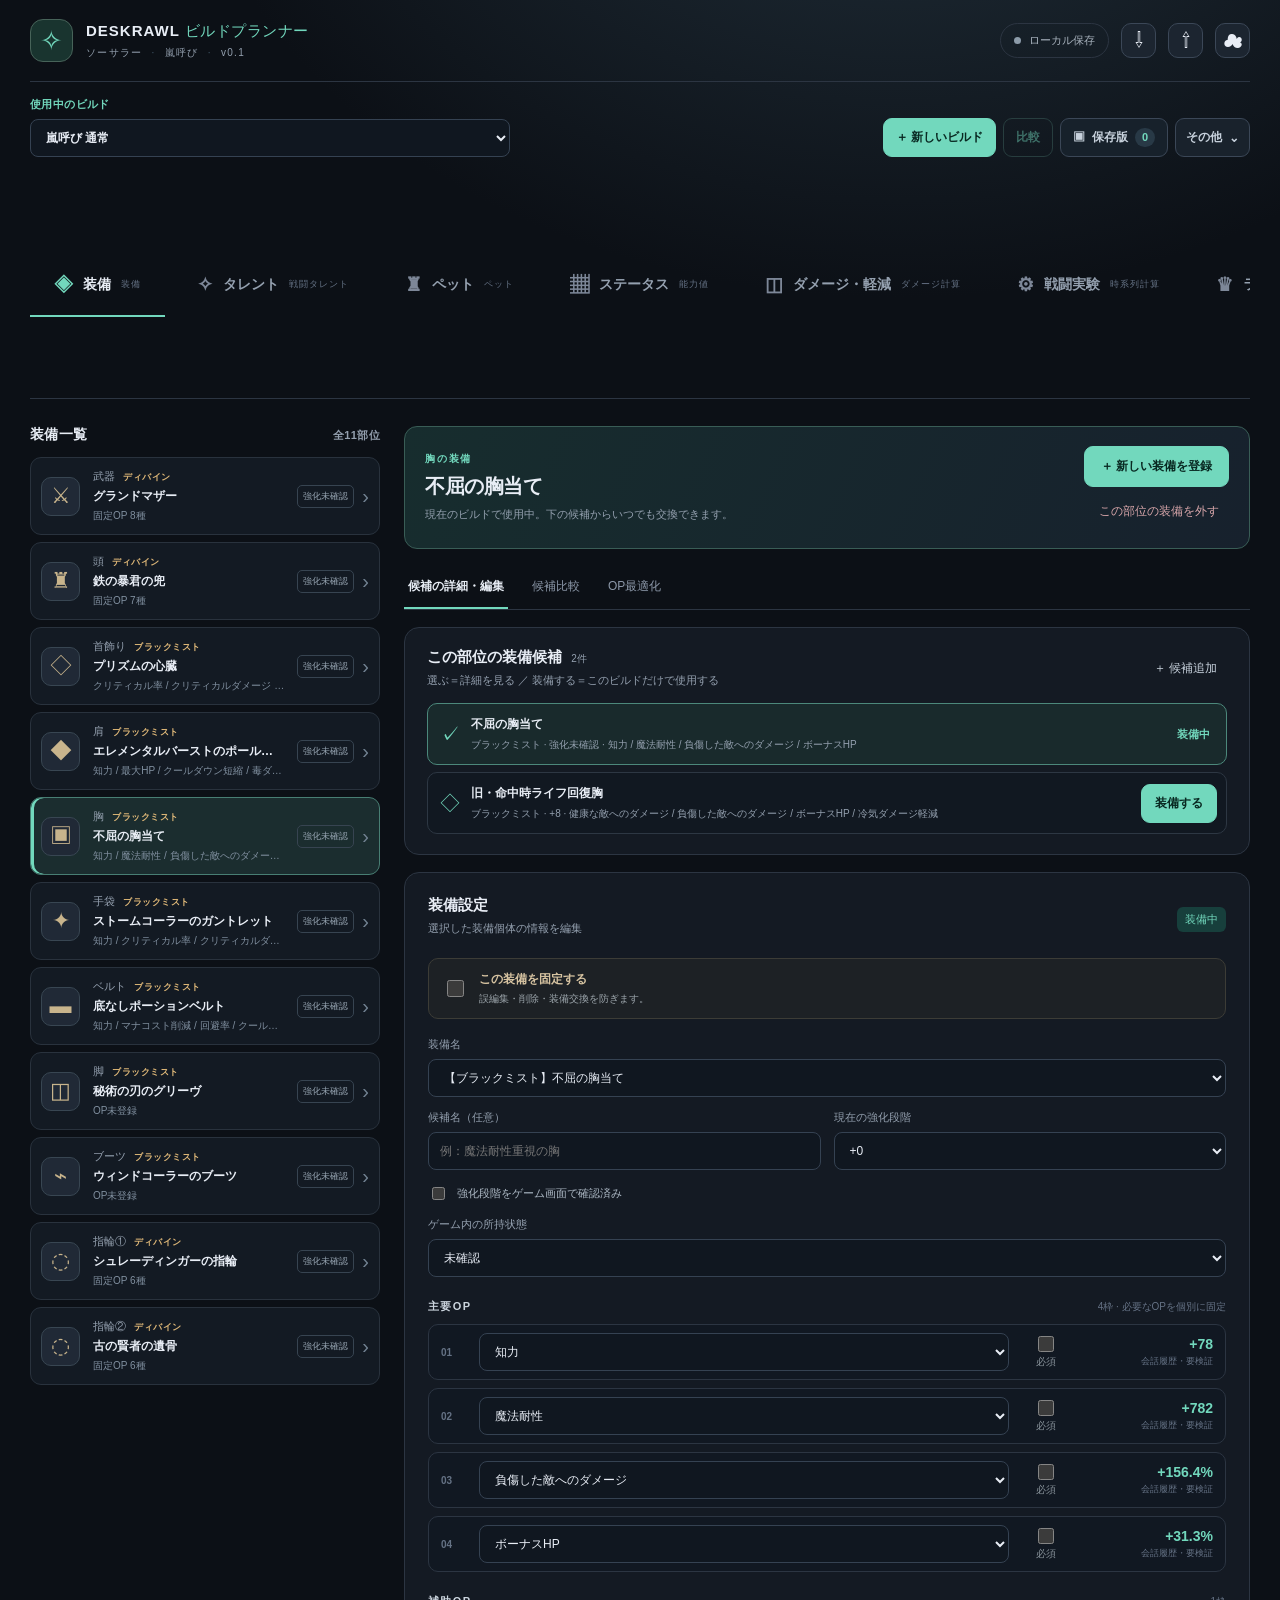
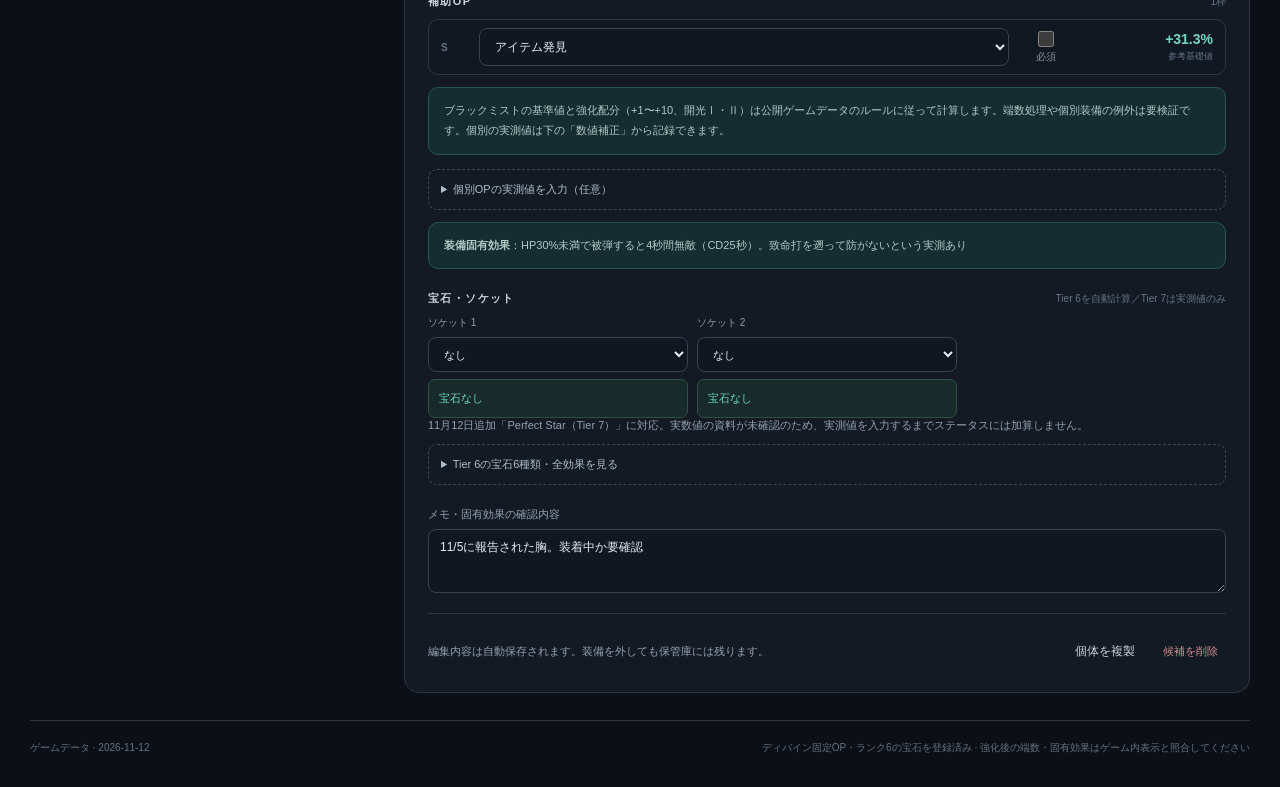
==== commit a3e7d910: "feat: connect multi-wave simulator and persisted scenario controls to existing Planner UI/CI" ====
--- a/index.source.html
+++ b/index.source.html
@@ -1 +1 @@
-<!DOCTYPE html><html lang="ja"><head><meta charset="UTF-8"><meta name="viewport" content="width=device-width, initial-scale=1"><meta name="theme-color" content="#0c1016"><meta name="description" content="Deskrawl Stormcaller用の装備・ステータス・ビルド管理ツール"><title>Deskrawl Build Planner · Stormcaller</title><link rel="stylesheet" href="styles.css"></head><body><div id="app"></div><div id="toast" role="status" aria-live="polite"></div><script src="master.js"></script><script src="runes.js"></script><script src="pets.js"></script><script src="talents.js"></script><script src="calc.js"></script><script src="combat.js"></script><script src="cloud-config.js"></script><script src="pet-ui.js"></script><script src="talent-ui.js"></script><script src="combat-ui.js"></script><script src="stats-view.js"></script><script src="jp-display.js"></script><script src="dps-sim.js"></script><script src="dps-ui.js"></script><script src="combat-engine.js"></script><script src="engine-ui.js"></script><script src="ai-export.js"></script><script src="op-optimizer.js"></script><script src="op-optimizer-ui.js"></script><script src="input-review.js"></script><script src="rankings.js"></script><script src="app.js"></script></body></html>
+<!DOCTYPE html><html lang="ja"><head><meta charset="UTF-8"><meta name="viewport" content="width=device-width, initial-scale=1"><meta name="theme-color" content="#0c1016"><meta name="description" content="Deskrawl Stormcaller用の装備・ステータス・ビルド管理ツール"><title>Deskrawl Build Planner · Stormcaller</title><link rel="stylesheet" href="styles.css"></head><body><div id="app"></div><div id="toast" role="status" aria-live="polite"></div><script src="master.js"></script><script src="runes.js"></script><script src="pets.js"></script><script src="talents.js"></script><script src="calc.js"></script><script src="combat.js"></script><script src="cloud-config.js"></script><script src="pet-ui.js"></script><script src="talent-ui.js"></script><script src="combat-ui.js"></script><script src="stats-view.js"></script><script src="jp-display.js"></script><script src="dps-sim.js"></script><script src="dps-ui.js"></script><script src="combat-engine.js"></script><script src="engine-ui.js"></script><script src="combat-rules-v2.js"></script><script src="combat-simulation-v2.js"></script><script src="simulation-lab-ui.js"></script><script src="ai-export.js"></script><script src="op-optimizer.js"></script><script src="op-optimizer-ui.js"></script><script src="input-review.js"></script><script src="rankings.js"></script><script src="app.js"></script></body></html>
--- a/styles.css
+++ b/styles.css
@@ -38,18 +38,6 @@
 .locked-candidate{color:#c5a365}.candidate-lock-label{font-size:9px;font-weight:500;color:#c5a365;margin-left:7px}
 
 /* Fully locked equipment set snapshots: unobtrusive library beneath active build. */
-.saved-set-strip{display:flex;align-items:center;gap:16px;justify-content:space-between;margin:0 0 2px;padding:10px 15px;background:#191f27;border:1px solid #343941;border-radius:10px}
-.saved-set-label{display:flex;align-items:center;gap:10px;min-width:140px}
-.saved-set-symbol{font-size:17px;color:#c6a264;background:#282821;width:30px;height:30px;border:1px solid #51442f;border-radius:8px;display:flex;align-items:center;justify-content:center}
-.saved-set-label>div{display:flex;flex-direction:column;gap:4px}.saved-set-label b{font-size:11px;color:#d5c6a9}.saved-set-label small{font-size:9px;color:#9ca6b3;white-space:nowrap}
-.saved-set-controls{display:flex;align-items:center;gap:7px;min-width:0}
-.saved-set-controls select{min-height:34px;width:min(265px,31vw);min-width:120px;background:#111820;border:1px solid #3d4752;border-radius:8px;color:#d8e2eb;padding:6px 9px;font-size:11px}
-.saved-set-controls select:disabled{opacity:.47}.saved-set-controls .text-btn{white-space:nowrap;padding:7px 10px;font-size:11px}
-.saved-set-controls button:disabled{opacity:.4;cursor:not-allowed}
-.saved-set-load{color:#e4c78f!important;border:1px solid #655037!important;background:#332a21!important;border-radius:7px}
-.saved-set-delete{min-width:33px}
-@media(max-width:760px){.saved-set-strip{flex-direction:column;align-items:stretch;gap:10px}.saved-set-label{min-width:0}.saved-set-controls{width:100%;flex-wrap:wrap}.saved-set-controls select{flex:1;width:160px}.saved-set-controls .text-btn{padding:8px 10px}}
-@media(max-width:460px){.saved-set-controls select{width:100%;flex-basis:100%;min-width:0}.saved-set-controls .text-btn{flex:1}.saved-set-label small{white-space:normal}}
 
 /* Per-OP required markers: gold chips distinguish essential affixes from full gear locks. */
 .affix-row.affix-lockable{grid-template-columns:29px minmax(0,1fr) 56px 130px}
@@ -688,3 +676,83 @@
 .ranking-snapshot-json{border:1px solid var(--line);border-radius:10px;padding:12px 14px;margin-top:15px}
 .ranking-snapshot-json summary{cursor:pointer;color:var(--muted);font-size:12px}
 .ranking-snapshot-json pre{max-height:320px;overflow:auto;font-size:11px;white-space:pre-wrap;overflow-wrap:anywhere}
+
+/* Combat Lab: experimental event-driven combat simulator */
+.engine-workspace{max-width:1200px;margin:0 auto;display:flex;flex-direction:column;gap:18px}
+.engine-workspace .page-heading{margin-bottom:0}
+.engine-config,.engine-result,.engine-timeline,.engine-diff{padding:20px}
+.engine-fields{display:grid;grid-template-columns:repeat(3,minmax(0,1fr));gap:12px;margin:18px 0 10px}
+.engine-fields .field{display:flex;flex-direction:column;min-width:0;gap:6px}
+.engine-fields input,.engine-fields select,.engine-diff select{min-width:0;width:100%;background:var(--panel2);border:1px solid var(--line2);border-radius:9px;color:var(--text);padding:10px}
+.engine-fields .field small{font-size:10px;color:var(--muted);line-height:1.5}
+.engine-check{display:flex;align-items:center;gap:8px;padding:12px;border:1px solid var(--line);border-radius:10px}
+.engine-check>span{display:flex;flex-direction:column;gap:6px}
+.engine-check small{font-size:10px;color:var(--muted);line-height:1.5}
+.engine-comparison{display:grid;grid-template-columns:repeat(auto-fit,minmax(320px,1fr));gap:14px}
+.engine-result{min-width:0}
+.engine-results-grid{display:grid;grid-template-columns:repeat(2,minmax(0,1fr));gap:9px;margin:14px 0}
+.engine-metric{background:var(--panel2);padding:13px;border:1px solid var(--line);border-radius:11px;display:flex;flex-direction:column;gap:6px}
+.engine-metric small{color:var(--muted);font-size:11px}
+.engine-metric strong{font-size:17px;overflow-wrap:anywhere;font-variant-numeric:tabular-nums}
+.engine-metric span{color:var(--muted);font-size:10px;line-height:1.55}
+.engine-meta{font-size:12px;color:var(--muted);margin:12px 0}
+.engine-pending{margin:11px 0;border:1px solid var(--line);padding:10px 12px;border-radius:9px}
+.engine-pending summary{cursor:pointer;color:var(--gold);font-size:12px}
+.engine-pending ul{font-size:11px;line-height:1.7;overflow-wrap:anywhere}
+.engine-diff .field{display:flex;flex-direction:column;gap:6px;max-width:450px;margin:14px 0}
+.engine-diff-value{color:var(--mint);font-size:14px;font-weight:600}
+.engine-event-head,.engine-event-row{display:grid;grid-template-columns:75px minmax(0,1fr) 76px 95px;gap:8px;align-items:center;border-bottom:1px solid var(--line);padding:8px 6px;font-size:12px}
+.engine-event-head{color:var(--muted);font-weight:600;font-size:11px}
+.engine-event-row>span{overflow-wrap:anywhere}
+.engine-event-row>span:last-child{text-align:right;font-variant-numeric:tabular-nums}
+.engine-event-row>span:nth-child(3){text-align:right;font-variant-numeric:tabular-nums}
+@media(max-width:900px){.engine-fields{grid-template-columns:repeat(2,minmax(0,1fr))}}
+@media(max-width:600px){.engine-fields{grid-template-columns:1fr}.engine-config,.engine-result,.engine-timeline,.engine-diff{padding:14px}.engine-comparison{grid-template-columns:1fr}.engine-results-grid{grid-template-columns:1fr 1fr}.engine-metric strong{font-size:15px}.engine-event-head,.engine-event-row{grid-template-columns:48px minmax(0,1fr) 54px 70px;gap:5px;font-size:10px}.engine-event-head{font-size:9px}}
+
+
+/* Compact build manager: saved versions are an on-demand dialog, not a permanent strip. */
+.build-toolbar{padding:15px 0 16px;gap:14px;align-items:flex-end}
+.build-toolbar .profile-control{flex:1;min-width:220px;max-width:480px;display:flex;flex-direction:column;align-items:stretch;gap:7px}
+.build-toolbar .field-legend{letter-spacing:.4px;font-size:11px}
+.build-toolbar .profile-select{width:100%;min-width:0;max-width:100%}
+.build-toolbar .profile-buttons{gap:7px;align-items:center;flex-wrap:nowrap}
+.build-toolbar .profile-buttons>.btn,.build-toolbar .build-version-button{white-space:nowrap;min-height:39px;padding:9px 12px}
+.build-version-button{display:inline-flex;align-items:center;gap:7px;border:1px solid var(--line2);border-radius:9px;background:#17212b;font-weight:650}
+.build-version-count{background:#283946;color:var(--mint);font-size:11px;line-height:1.5;padding:1px 6px;border-radius:99px;min-width:20px;text-align:center}
+.profile-more{position:relative;flex:none;z-index:25}
+.profile-more summary{display:inline-flex;align-items:center;gap:7px;list-style:none;border:1px solid var(--line2);border-radius:9px;min-height:39px;background:#19222c;font-weight:650;cursor:pointer}
+.profile-more summary::-webkit-details-marker{display:none}
+.profile-more[open] summary{border-color:var(--mint);color:var(--mint)}
+.profile-more-menu{position:absolute;z-index:30;top:calc(100% + 8px);right:0;width:245px;max-width:calc(100vw - 35px);border:1px solid var(--line2);border-radius:12px;background:#1b2732;box-shadow:0 16px 40px #0009;padding:7px;display:flex;flex-direction:column}
+.profile-more-menu button{border:0;border-radius:8px;background:transparent;color:var(--text);text-align:left;padding:11px 12px;font-size:12px;min-height:39px;cursor:pointer}
+.profile-more-menu button:hover,.profile-more-menu button:focus-visible{background:#263948}
+.profile-more-menu button:disabled{cursor:not-allowed;opacity:.45}
+.profile-more-menu .more-separator{height:1px;background:var(--line2);margin:5px 3px}
+.profile-more-menu button.more-danger{color:var(--red)}
+.modal-panel.saved-versions-panel{width:min(660px,100%);max-height:min(88vh,930px)}
+.saved-version-quick{display:flex;align-items:center;justify-content:space-between;gap:12px;border:1px solid #34554d;border-radius:12px;padding:16px;background:#172c2b;margin:18px 0 20px}
+.saved-version-quick>div{display:flex;flex-direction:column;gap:7px;min-width:0}
+.saved-version-quick strong{font-size:13px}
+.saved-version-quick small{font-size:11px;color:var(--muted);overflow-wrap:anywhere}
+.saved-version-quick .btn{flex:none}
+.saved-version-warning{color:var(--gold)}
+.saved-version-list-head{display:flex;justify-content:space-between;align-items:center;gap:10px;margin:15px 0 12px}
+.saved-version-list-head h3{font-size:13px}
+.saved-version-list-head span{font-size:11px;color:var(--muted)}
+.saved-version-detail{padding:17px;background:#111a23;border:1px solid var(--line);border-radius:12px;margin:15px 0}
+.saved-version-detail>strong{display:block;font-size:15px;margin-bottom:7px;overflow-wrap:anywhere}
+.saved-version-meta{font-size:11px;color:var(--muted);line-height:1.65}
+.saved-version-detail details{margin:18px 0 5px}
+.saved-version-detail summary{font-size:12px;color:var(--mint);cursor:pointer}
+.saved-version-grid{display:grid;grid-template-columns:1fr 1fr;gap:7px;margin-top:13px}
+.saved-version-slot{background:#192631;border:1px solid var(--line);border-radius:8px;display:flex;flex-direction:column;gap:5px;padding:10px;min-width:0}
+.saved-version-slot span{font-size:10px;color:var(--muted)}
+.saved-version-slot strong{font-size:11px;overflow-wrap:anywhere}
+.saved-version-actions{display:flex;align-items:center;gap:12px;justify-content:space-between;flex-wrap:wrap;margin-top:17px}
+.saved-version-delete{color:var(--red);border:1px solid #5d373c;border-radius:8px}
+.saved-version-empty{border:1px dashed var(--line2);border-radius:12px;text-align:center;padding:28px 15px;background:#111a23}
+.saved-version-empty strong{font-size:13px}
+.saved-version-empty p{font-size:11px;color:var(--muted);line-height:1.7;margin-top:7px}
+@media(max-width:980px){.build-toolbar{flex-direction:column;align-items:stretch}.build-toolbar .profile-control{max-width:none;width:100%}.build-toolbar .profile-buttons{justify-content:flex-start}}
+@media(max-width:760px){.build-toolbar{padding:12px 0 14px;gap:11px}.build-toolbar .profile-buttons{display:grid;grid-template-columns:repeat(3,minmax(0,1fr));gap:8px;width:100%}.build-toolbar .new-build-main{grid-column:1/-1;width:100%}.build-toolbar .profile-buttons>.btn,.build-toolbar .build-version-button,.build-toolbar .profile-more summary{width:100%;min-height:41px;justify-content:center}.build-toolbar .profile-more{min-width:0}.build-toolbar .profile-control{gap:8px}.profile-more-menu{right:0}.saved-version-grid{grid-template-columns:1fr 1fr}}
+@media(max-width:460px){.build-toolbar .profile-buttons>.btn,.build-toolbar .build-version-button,.build-toolbar .profile-more summary{padding:9px 5px;font-size:11px}.build-version-button{gap:4px}.saved-version-quick{flex-direction:column;align-items:stretch}.saved-version-quick .btn{width:100%}.saved-version-grid{grid-template-columns:1fr}.saved-version-actions{flex-direction:column;align-items:stretch}.saved-version-actions>*{width:100%}}
